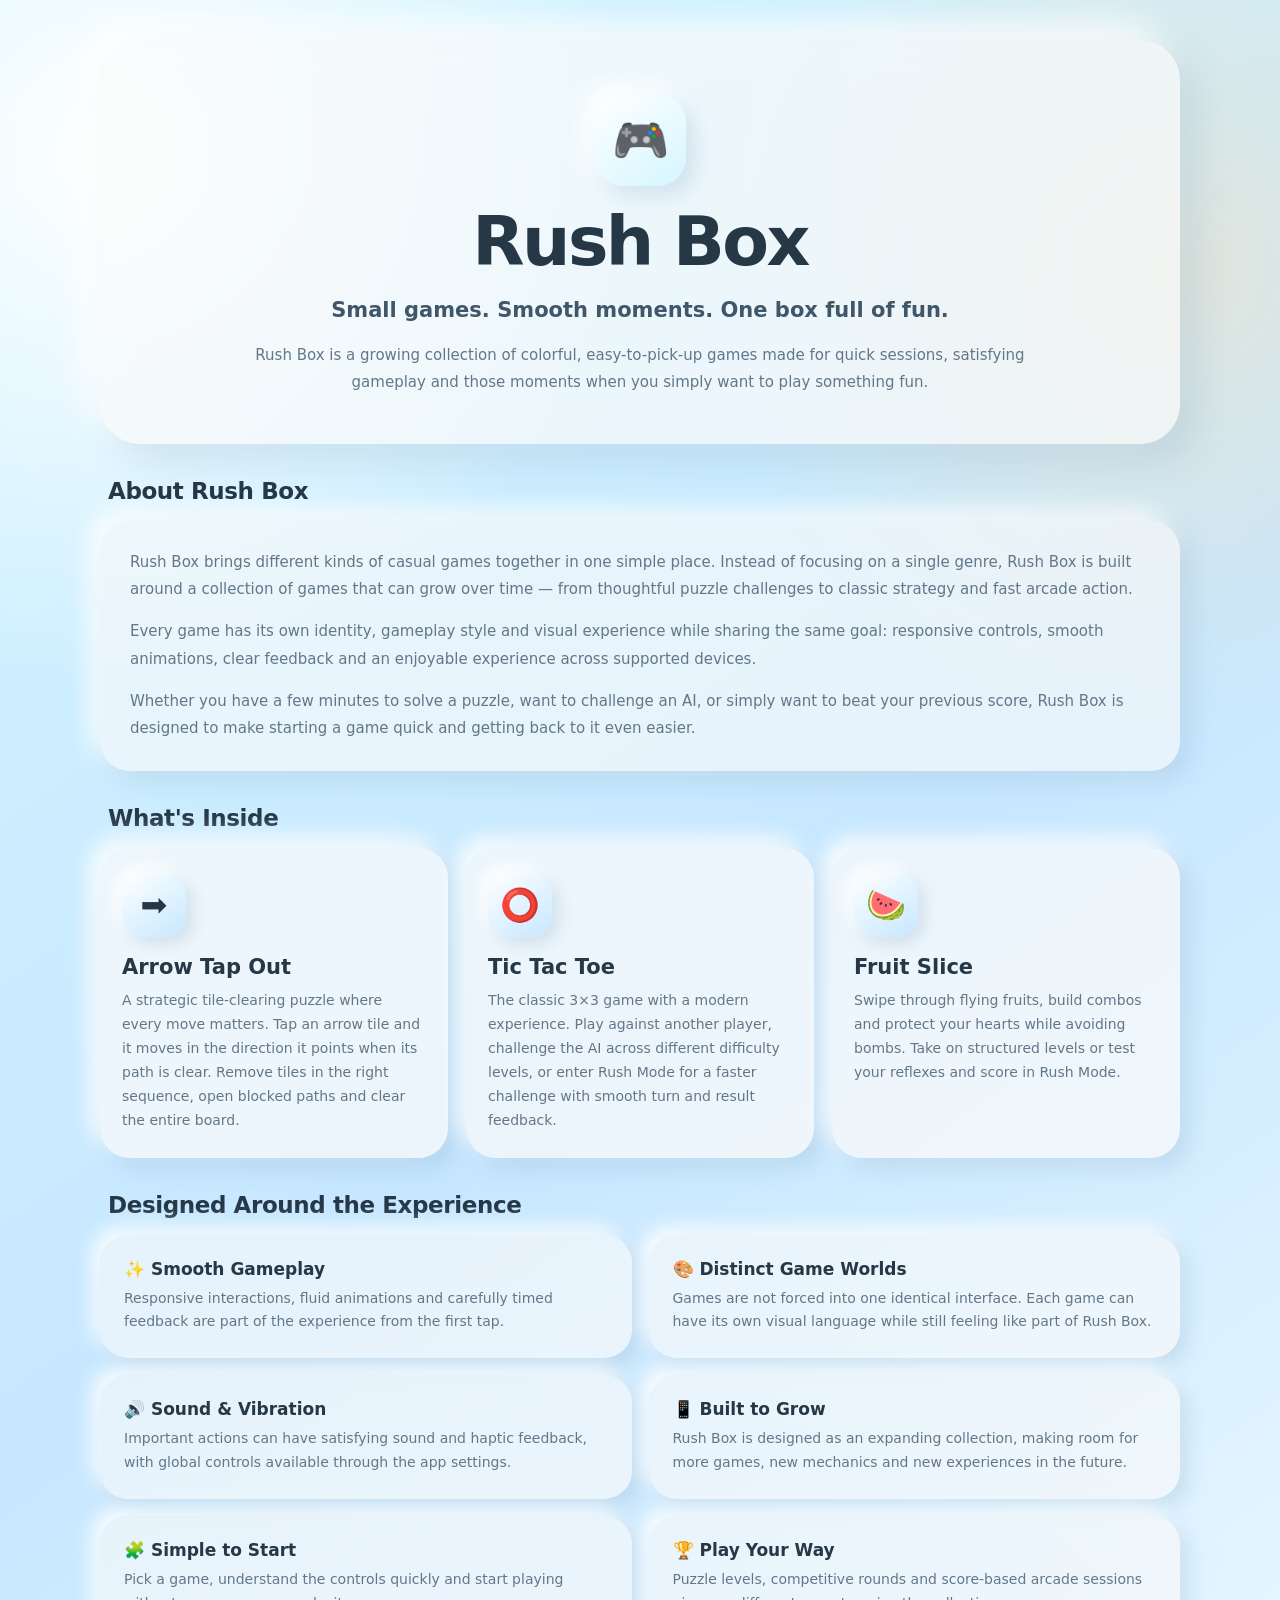
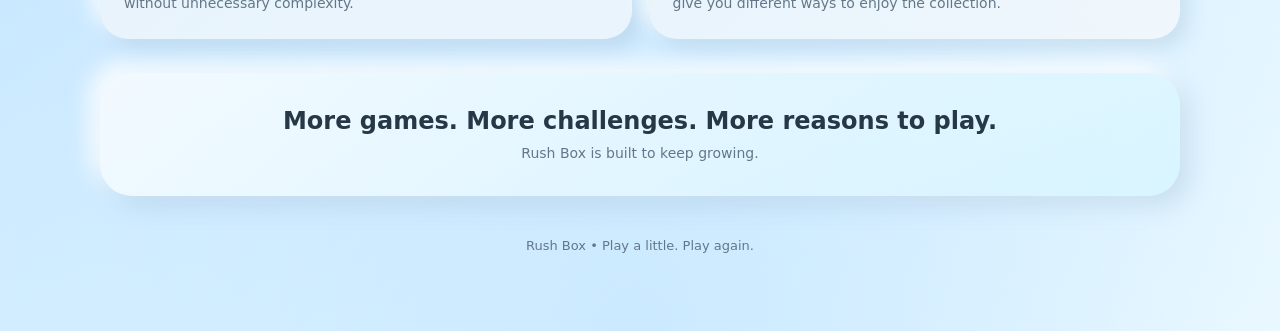
==== about/index.html @ 9a9c8d78 "Add About page for Rush Box This HTML file contains the structure and styling for the About page of " ====
<!DOCTYPE html>
<html lang="en">
<head>
<meta charset="UTF-8">
<meta name="viewport" content="width=device-width, initial-scale=1.0">
<meta name="description" content="About Rush Box — a growing collection of smooth, colorful and engaging mini games.">
<title>About Rush Box</title>
<style>
:root{
  --blue:#C6E7FF;--ice:#D4F6FF;--white:#FBFBFB;--peach:#FFDDAE;
  --text:#263746;--muted:#637789;
  --sd:rgba(119,157,181,.22);--sl:rgba(255,255,255,.92);
}
*{box-sizing:border-box}
body{
  margin:0;min-height:100vh;font-family:Inter,system-ui,-apple-system,"Segoe UI",sans-serif;
  color:var(--text);
  background:
    radial-gradient(circle at 8% 8%,rgba(255,255,255,.95),transparent 25%),
    radial-gradient(circle at 92% 14%,rgba(255,221,174,.42),transparent 23%),
    radial-gradient(circle at 50% 100%,rgba(198,231,255,.8),transparent 35%),
    linear-gradient(145deg,var(--ice),var(--blue) 52%,#edfaff);
}
.page{width:min(1080px,calc(100% - 32px));margin:auto;padding:40px 0 65px}
.hero{
  text-align:center;padding:54px 28px 48px;border-radius:40px;
  background:rgba(251,251,251,.68);
  box-shadow:16px 16px 35px var(--sd),-16px -16px 35px var(--sl);
  backdrop-filter:blur(15px);
}
.logo{
  width:92px;height:92px;margin:0 auto 22px;border-radius:29px;display:grid;place-items:center;
  font-size:46px;background:linear-gradient(145deg,#fff,var(--ice));
  box-shadow:10px 10px 20px var(--sd),-10px -10px 20px var(--sl)
}
h1{margin:0;font-size:clamp(42px,7vw,68px);letter-spacing:-2.5px;line-height:1}
.tagline{
  max-width:760px;margin:18px auto 0;font-size:21px;font-weight:600;line-height:1.55;
  color:#40576a
}
.hero-desc{
  max-width:780px;margin:15px auto 0;font-size:15px;line-height:1.8;color:var(--muted)
}
.section{margin-top:34px}
.section-title{margin:0 0 17px 8px;font-size:23px;letter-spacing:-.4px}
.about{
  padding:28px 30px;border-radius:30px;background:rgba(251,251,251,.62);
  box-shadow:10px 10px 24px var(--sd),-10px -10px 24px var(--sl);
  font-size:15px;line-height:1.85;color:var(--muted)
}
.about p{margin:0 0 14px}.about p:last-child{margin-bottom:0}
.games{display:grid;grid-template-columns:repeat(3,1fr);gap:18px}
.game{
  min-height:275px;padding:25px 22px;border-radius:30px;background:rgba(251,251,251,.72);
  box-shadow:10px 10px 22px var(--sd),-10px -10px 22px var(--sl);transition:.22s
}
.game:hover{transform:translateY(-5px)}
.icon{
  width:64px;height:64px;border-radius:22px;display:grid;place-items:center;font-size:32px;margin-bottom:18px;
  background:linear-gradient(145deg,#fff,var(--blue));
  box-shadow:7px 7px 15px var(--sd),-7px -7px 15px var(--sl)
}
.game h3{margin:0 0 9px;font-size:21px}.game p{margin:0;color:var(--muted);line-height:1.72;font-size:14px}
.features{display:grid;grid-template-columns:repeat(2,1fr);gap:17px}
.feature{
  padding:24px;border-radius:28px;background:rgba(251,251,251,.62);
  box-shadow:8px 8px 19px var(--sd),-8px -8px 19px var(--sl)
}
.feature strong{display:block;margin-bottom:8px;font-size:17px}.feature span{color:var(--muted);font-size:14px;line-height:1.7}
.quote{
  margin-top:34px;text-align:center;padding:34px 25px;border-radius:32px;
  background:linear-gradient(145deg,rgba(255,255,255,.75),rgba(212,246,255,.62));
  box-shadow:10px 10px 23px var(--sd),-10px -10px 23px var(--sl)
}
.quote strong{display:block;font-size:24px;margin-bottom:8px}.quote span{color:var(--muted);font-size:14px}
.footer{text-align:center;margin-top:42px;color:var(--muted);font-size:13px}
@media(max-width:780px){
  .games,.features{grid-template-columns:1fr}.page{width:calc(100% - 20px);padding-top:20px}
  .hero{padding:40px 18px;border-radius:31px}.tagline{font-size:18px}.about{padding:23px}
}
</style>
</head>
<body>
<main class="page">

<section class="hero">
  <div class="logo">🎮</div>
  <h1>Rush Box</h1>
  <p class="tagline">Small games. Smooth moments. One box full of fun.</p>
  <p class="hero-desc">
    Rush Box is a growing collection of colorful, easy-to-pick-up games made for quick
    sessions, satisfying gameplay and those moments when you simply want to play something fun.
  </p>
</section>

<section class="section">
  <h2 class="section-title">About Rush Box</h2>
  <div class="about">
    <p>
      Rush Box brings different kinds of casual games together in one simple place.
      Instead of focusing on a single genre, Rush Box is built around a collection of
      games that can grow over time — from thoughtful puzzle challenges to classic
      strategy and fast arcade action.
    </p>
    <p>
      Every game has its own identity, gameplay style and visual experience while
      sharing the same goal: responsive controls, smooth animations, clear feedback
      and an enjoyable experience across supported devices.
    </p>
    <p>
      Whether you have a few minutes to solve a puzzle, want to challenge an AI,
      or simply want to beat your previous score, Rush Box is designed to make
      starting a game quick and getting back to it even easier.
    </p>
  </div>
</section>

<section class="section">
  <h2 class="section-title">What's Inside</h2>
  <div class="games">

    <article class="game">
      <div class="icon">➡️</div>
      <h3>Arrow Tap Out</h3>
      <p>
        A strategic tile-clearing puzzle where every move matters. Tap an arrow
        tile and it moves in the direction it points when its path is clear.
        Remove tiles in the right sequence, open blocked paths and clear the
        entire board.
      </p>
    </article>

    <article class="game">
      <div class="icon">⭕</div>
      <h3>Tic Tac Toe</h3>
      <p>
        The classic 3×3 game with a modern experience. Play against another
        player, challenge the AI across different difficulty levels, or enter
        Rush Mode for a faster challenge with smooth turn and result feedback.
      </p>
    </article>

    <article class="game">
      <div class="icon">🍉</div>
      <h3>Fruit Slice</h3>
      <p>
        Swipe through flying fruits, build combos and protect your hearts while
        avoiding bombs. Take on structured levels or test your reflexes and
        score in Rush Mode.
      </p>
    </article>

  </div>
</section>

<section class="section">
  <h2 class="section-title">Designed Around the Experience</h2>
  <div class="features">
    <div class="feature">
      <strong>✨ Smooth Gameplay</strong>
      <span>
        Responsive interactions, fluid animations and carefully timed feedback
        are part of the experience from the first tap.
      </span>
    </div>

    <div class="feature">
      <strong>🎨 Distinct Game Worlds</strong>
      <span>
        Games are not forced into one identical interface. Each game can have
        its own visual language while still feeling like part of Rush Box.
      </span>
    </div>

    <div class="feature">
      <strong>🔊 Sound & Vibration</strong>
      <span>
        Important actions can have satisfying sound and haptic feedback, with
        global controls available through the app settings.
      </span>
    </div>

    <div class="feature">
      <strong>📱 Built to Grow</strong>
      <span>
        Rush Box is designed as an expanding collection, making room for more
        games, new mechanics and new experiences in the future.
      </span>
    </div>

    <div class="feature">
      <strong>🧩 Simple to Start</strong>
      <span>
        Pick a game, understand the controls quickly and start playing without
        unnecessary complexity.
      </span>
    </div>

    <div class="feature">
      <strong>🏆 Play Your Way</strong>
      <span>
        Puzzle levels, competitive rounds and score-based arcade sessions give
        you different ways to enjoy the collection.
      </span>
    </div>
  </div>
</section>

<section class="quote">
  <strong>More games. More challenges. More reasons to play.</strong>
  <span>Rush Box is built to keep growing.</span>
</section>

<p class="footer">Rush Box • Play a little. Play again.</p>

</main>
</body>
</html>
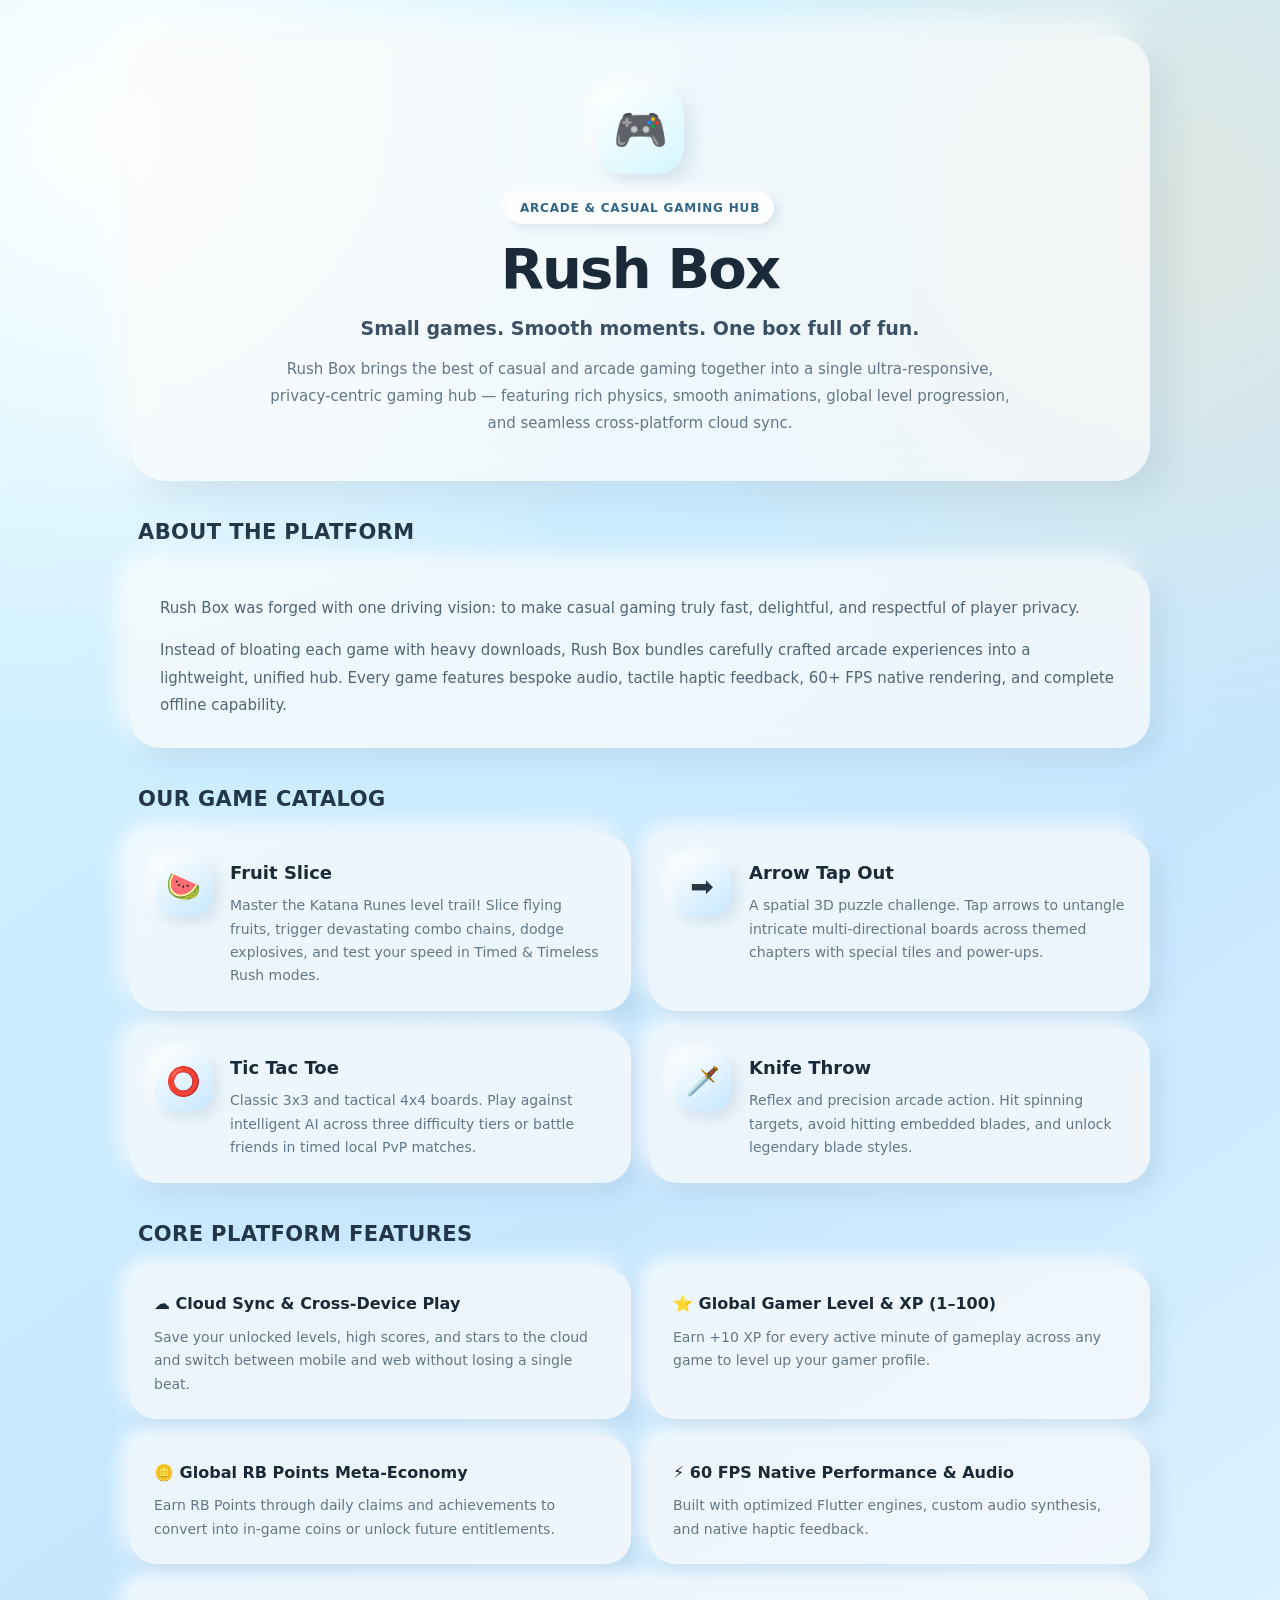
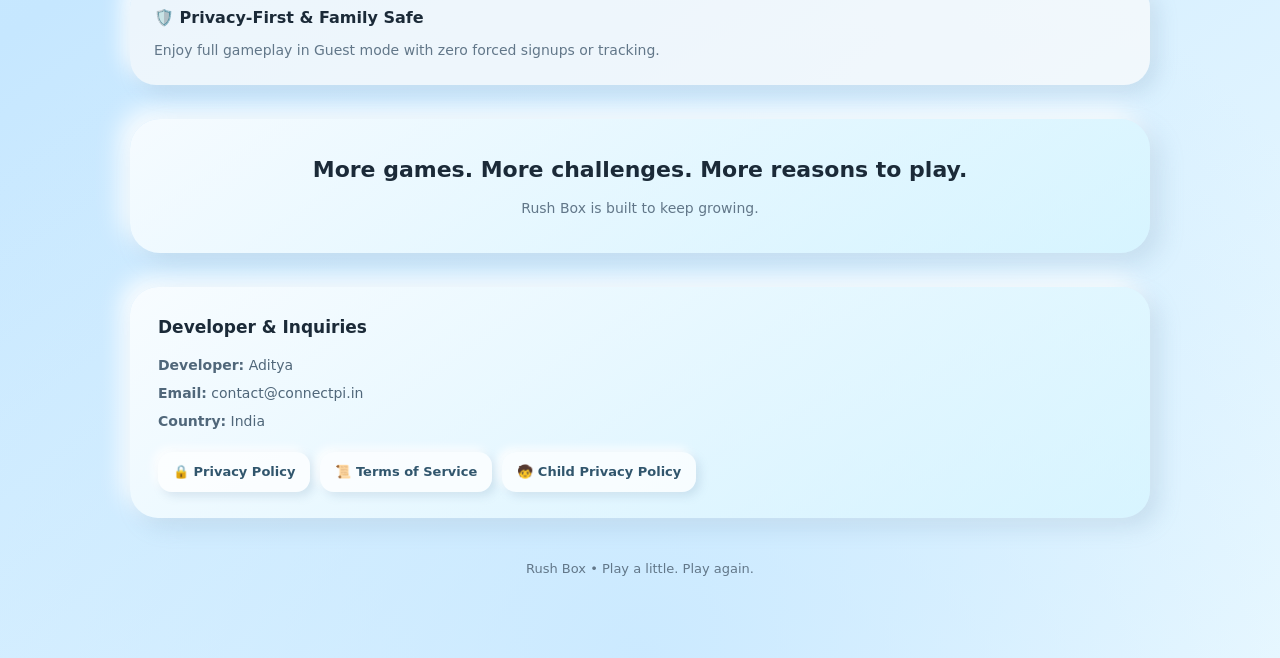
==== commit e5e5df6c: "update" ====
--- a/about/index.html
+++ b/about/index.html
@@ -3,215 +3,452 @@
 <head>
 <meta charset="UTF-8">
 <meta name="viewport" content="width=device-width, initial-scale=1.0">
-<meta name="description" content="About Rush Box — a growing collection of smooth, colorful and engaging mini games.">
-<title>About Rush Box</title>
+<link rel="icon" type="image/png" href="/favicon/favicon-96x96.png" sizes="96x96">
+<link rel="icon" type="image/x-icon" href="/favicon/favicon.ico">
+<link rel="apple-touch-icon" sizes="180x180" href="/favicon/apple-touch-icon.png">
+<link rel="manifest" href="/favicon/site.webmanifest">
+<meta name="theme-color" content="#69d0e9">
+
+<meta name="description" content="About Rush Box — Arcade & Casual Gaming Hub featuring Fruit Slice, Arrow Tap Out, Tic Tac Toe, Knife Throw, global XP progression, cloud sync, and 60+ FPS gameplay.">
+
+<!-- Open Graph / WhatsApp / Facebook -->
+<meta property="og:type" content="article">
+<meta property="og:site_name" content="Rush Box">
+<meta property="og:url" content="https://rushbox.in/about">
+<meta property="og:title" content="About Rush Box — Arcade & Casual Gaming Hub">
+<meta property="og:description" content="Explore our game catalog (Fruit Slice, Arrow Tap Out, Tic Tac Toe, Knife Throw) and platform features like global XP and cloud sync.">
+<meta property="og:image" content="https://rushbox.in/assets/logo.png">
+<meta property="og:image:secure_url" content="https://rushbox.in/assets/logo.png">
+<meta property="og:image:type" content="image/png">
+<meta property="og:image:width" content="512">
+<meta property="og:image:height" content="512">
+<meta property="og:image:alt" content="Rush Box Logo">
+
+<!-- Twitter Card -->
+<meta name="twitter:card" content="summary">
+<meta name="twitter:title" content="About Rush Box — Arcade & Casual Gaming Hub">
+<meta name="twitter:description" content="Explore our game catalog and platform features like global XP and cloud sync.">
+<meta name="twitter:image" content="https://rushbox.in/assets/logo.png">
+<title>About Rush Box — Arcade & Casual Gaming Hub</title>
 <style>
 :root{
   --blue:#C6E7FF;--ice:#D4F6FF;--white:#FBFBFB;--peach:#FFDDAE;
-  --text:#263746;--muted:#637789;
+  --text:#263746;--muted:#627789;--dark-blue:#1b2a38;
+  --accent:#316688;--card-bg:rgba(251,251,251,.72);
   --sd:rgba(119,157,181,.22);--sl:rgba(255,255,255,.92);
 }
 *{box-sizing:border-box}
+html{scroll-behavior:smooth}
 body{
-  margin:0;min-height:100vh;font-family:Inter,system-ui,-apple-system,"Segoe UI",sans-serif;
+  margin:0;min-height:100vh;
+  font-family:Inter,system-ui,-apple-system,"Segoe UI",Roboto,sans-serif;
   color:var(--text);
+  line-height:1.7;
   background:
-    radial-gradient(circle at 8% 8%,rgba(255,255,255,.95),transparent 25%),
-    radial-gradient(circle at 92% 14%,rgba(255,221,174,.42),transparent 23%),
+    radial-gradient(circle at 8% 6%,rgba(255,255,255,.95),transparent 25%),
+    radial-gradient(circle at 92% 10%,rgba(255,221,174,.38),transparent 22%),
     radial-gradient(circle at 50% 100%,rgba(198,231,255,.8),transparent 35%),
     linear-gradient(145deg,var(--ice),var(--blue) 52%,#edfaff);
 }
-.page{width:min(1080px,calc(100% - 32px));margin:auto;padding:40px 0 65px}
+.page{
+  width:min(1020px,calc(100% - 32px));
+  margin:auto;
+  padding:36px 0 65px;
+}
+
+/* Hero Section */
 .hero{
-  text-align:center;padding:54px 28px 48px;border-radius:40px;
-  background:rgba(251,251,251,.68);
-  box-shadow:16px 16px 35px var(--sd),-16px -16px 35px var(--sl);
+  text-align:center;
+  padding:50px 28px 44px;
+  border-radius:36px;
+  background:rgba(251,251,251,.72);
+  box-shadow:14px 14px 34px var(--sd),-14px -14px 34px var(--sl);
   backdrop-filter:blur(15px);
+  position:relative;
+  overflow:hidden;
 }
 .logo{
-  width:92px;height:92px;margin:0 auto 22px;border-radius:29px;display:grid;place-items:center;
-  font-size:46px;background:linear-gradient(145deg,#fff,var(--ice));
-  box-shadow:10px 10px 20px var(--sd),-10px -10px 20px var(--sl)
-}
-h1{margin:0;font-size:clamp(42px,7vw,68px);letter-spacing:-2.5px;line-height:1}
+  width:88px;height:88px;
+  margin:0 auto 18px;
+  border-radius:28px;
+  display:grid;place-items:center;
+  font-size:44px;
+  background:linear-gradient(145deg,#fff,var(--ice));
+  box-shadow:8px 8px 18px var(--sd),-8px -8px 18px var(--sl);
+  transition:transform .3s ease;
+}
+.logo:hover{
+  transform:scale(1.06) rotate(5deg);
+}
+.badge{
+  display:inline-block;
+  padding:6px 14px;
+  border-radius:20px;
+  font-size:12px;
+  font-weight:700;
+  letter-spacing:.8px;
+  text-transform:uppercase;
+  color:var(--accent);
+  background:rgba(255,255,255,.8);
+  box-shadow:4px 4px 10px var(--sd),-4px -4px 10px var(--sl);
+  margin-bottom:14px;
+}
+h1{
+  margin:0;
+  font-size:clamp(36px,6vw,56px);
+  letter-spacing:-1.8px;
+  line-height:1.1;
+  color:var(--dark-blue);
+}
 .tagline{
-  max-width:760px;margin:18px auto 0;font-size:21px;font-weight:600;line-height:1.55;
-  color:#40576a
+  max-width:720px;
+  margin:14px auto 0;
+  font-size:19px;
+  font-weight:600;
+  line-height:1.5;
+  color:#3b5266;
 }
 .hero-desc{
-  max-width:780px;margin:15px auto 0;font-size:15px;line-height:1.8;color:var(--muted)
-}
-.section{margin-top:34px}
-.section-title{margin:0 0 17px 8px;font-size:23px;letter-spacing:-.4px}
-.about{
-  padding:28px 30px;border-radius:30px;background:rgba(251,251,251,.62);
+  max-width:760px;
+  margin:14px auto 0;
+  font-size:15px;
+  line-height:1.8;
+  color:var(--muted);
+}
+
+/* General Sections */
+.section{
+  margin-top:34px;
+}
+.section-title{
+  margin:0 0 16px 8px;
+  font-size:21px;
+  font-weight:800;
+  letter-spacing:.4px;
+  color:#223647;
+  text-transform:uppercase;
+  display:flex;
+  align-items:center;
+  gap:8px;
+}
+
+/* Card */
+.card{
+  padding:28px 30px;
+  border-radius:30px;
+  background:var(--card-bg);
   box-shadow:10px 10px 24px var(--sd),-10px -10px 24px var(--sl);
-  font-size:15px;line-height:1.85;color:var(--muted)
-}
-.about p{margin:0 0 14px}.about p:last-child{margin-bottom:0}
-.games{display:grid;grid-template-columns:repeat(3,1fr);gap:18px}
-.game{
-  min-height:275px;padding:25px 22px;border-radius:30px;background:rgba(251,251,251,.72);
-  box-shadow:10px 10px 22px var(--sd),-10px -10px 22px var(--sl);transition:.22s
-}
-.game:hover{transform:translateY(-5px)}
-.icon{
-  width:64px;height:64px;border-radius:22px;display:grid;place-items:center;font-size:32px;margin-bottom:18px;
+  backdrop-filter:blur(10px);
+}
+.card p{
+  margin:0 0 14px;
+  font-size:15px;
+  line-height:1.85;
+  color:#4f6578;
+}
+.card p:last-child{margin-bottom:0}
+
+/* Games Grid */
+.games-grid{
+  display:grid;
+  grid-template-columns:repeat(2,1fr);
+  gap:18px;
+}
+.game-card{
+  padding:24px;
+  border-radius:28px;
+  background:var(--card-bg);
+  box-shadow:9px 9px 22px var(--sd),-9px -9px 22px var(--sl);
+  transition:transform .24s ease, box-shadow .24s ease;
+  display:flex;
+  gap:18px;
+  align-items:flex-start;
+}
+.game-card:hover{
+  transform:translateY(-4px);
+  box-shadow:12px 12px 28px var(--sd),-12px -12px 28px var(--sl);
+}
+.game-icon{
+  width:58px;height:58px;
+  min-width:58px;
+  border-radius:20px;
+  display:grid;place-items:center;
+  font-size:28px;
   background:linear-gradient(145deg,#fff,var(--blue));
-  box-shadow:7px 7px 15px var(--sd),-7px -7px 15px var(--sl)
-}
-.game h3{margin:0 0 9px;font-size:21px}.game p{margin:0;color:var(--muted);line-height:1.72;font-size:14px}
-.features{display:grid;grid-template-columns:repeat(2,1fr);gap:17px}
-.feature{
-  padding:24px;border-radius:28px;background:rgba(251,251,251,.62);
-  box-shadow:8px 8px 19px var(--sd),-8px -8px 19px var(--sl)
-}
-.feature strong{display:block;margin-bottom:8px;font-size:17px}.feature span{color:var(--muted);font-size:14px;line-height:1.7}
+  box-shadow:6px 6px 14px var(--sd),-6px -6px 14px var(--sl);
+}
+.game-info h3{
+  margin:0 0 6px;
+  font-size:18px;
+  font-weight:800;
+  color:var(--dark-blue);
+}
+.game-info p{
+  margin:0;
+  font-size:14px;
+  line-height:1.65;
+  color:var(--muted);
+}
+
+/* Features Grid */
+.features-grid{
+  display:grid;
+  grid-template-columns:repeat(2,1fr);
+  gap:18px;
+}
+.feature-card{
+  padding:22px 24px;
+  border-radius:26px;
+  background:var(--card-bg);
+  box-shadow:8px 8px 20px var(--sd),-8px -8px 20px var(--sl);
+  transition:transform .2s ease;
+}
+.feature-card:hover{
+  transform:translateY(-3px);
+}
+.feature-card strong{
+  display:block;
+  font-size:16px;
+  font-weight:800;
+  color:var(--dark-blue);
+  margin-bottom:8px;
+}
+.feature-card span{
+  display:block;
+  font-size:14px;
+  line-height:1.7;
+  color:var(--muted);
+}
+
+/* Quote / Highlight Box */
 .quote{
-  margin-top:34px;text-align:center;padding:34px 25px;border-radius:32px;
-  background:linear-gradient(145deg,rgba(255,255,255,.75),rgba(212,246,255,.62));
-  box-shadow:10px 10px 23px var(--sd),-10px -10px 23px var(--sl)
-}
-.quote strong{display:block;font-size:24px;margin-bottom:8px}.quote span{color:var(--muted);font-size:14px}
-.footer{text-align:center;margin-top:42px;color:var(--muted);font-size:13px}
-@media(max-width:780px){
-  .games,.features{grid-template-columns:1fr}.page{width:calc(100% - 20px);padding-top:20px}
-  .hero{padding:40px 18px;border-radius:31px}.tagline{font-size:18px}.about{padding:23px}
+  margin-top:34px;
+  text-align:center;
+  padding:32px 24px;
+  border-radius:30px;
+  background:linear-gradient(145deg,rgba(255,255,255,.82),rgba(212,246,255,.65));
+  box-shadow:10px 10px 24px var(--sd),-10px -10px 24px var(--sl);
+}
+.quote strong{
+  display:block;
+  font-size:22px;
+  font-weight:800;
+  color:var(--dark-blue);
+  margin-bottom:6px;
+}
+.quote span{
+  color:var(--muted);
+  font-size:14px;
+}
+
+/* Contact & Policy Links */
+.contact-card{
+  margin-top:34px;
+  padding:26px 28px;
+  border-radius:28px;
+  background:linear-gradient(145deg,rgba(255,255,255,.85),rgba(212,246,255,.6));
+  box-shadow:9px 9px 22px var(--sd),-9px -9px 22px var(--sl);
+}
+.contact-card h3{
+  margin:0 0 12px;
+  font-size:17px;
+  font-weight:800;
+  color:var(--dark-blue);
+}
+.contact-card p{
+  margin:4px 0;
+  font-size:14px;
+  color:#50677a;
+}
+.links{
+  display:flex;
+  flex-wrap:wrap;
+  gap:10px;
+  margin-top:18px;
+}
+.links a{
+  display:inline-flex;
+  align-items:center;
+  padding:9px 15px;
+  border-radius:14px;
+  text-decoration:none;
+  color:#31566d;
+  background:rgba(255,255,255,.75);
+  box-shadow:4px 4px 10px var(--sd),-4px -4px 10px var(--sl);
+  font-size:13px;
+  font-weight:700;
+  transition:all .2s ease;
+}
+.links a:hover{
+  transform:translateY(-2px);
+  background:#fff;
+  color:#1c435c;
+  box-shadow:6px 6px 14px var(--sd),-6px -6px 14px var(--sl);
+}
+
+/* Footer */
+.footer{
+  text-align:center;
+  margin-top:40px;
+  color:var(--muted);
+  font-size:13px;
+}
+
+/* Responsive */
+@media(max-width:768px){
+  .games-grid, .features-grid{grid-template-columns:1fr}
+  .page{width:calc(100% - 22px);padding-top:20px}
+  .hero{padding:38px 18px;border-radius:28px}
+  .tagline{font-size:17px}
+  .card{padding:22px}
+  .game-card{padding:20px;gap:14px}
+  .game-icon{width:50px;height:50px;min-width:50px;font-size:24px;border-radius:16px}
 }
 </style>
 </head>
 <body>
 <main class="page">
 
-<section class="hero">
-  <div class="logo">🎮</div>
-  <h1>Rush Box</h1>
-  <p class="tagline">Small games. Smooth moments. One box full of fun.</p>
-  <p class="hero-desc">
-    Rush Box is a growing collection of colorful, easy-to-pick-up games made for quick
-    sessions, satisfying gameplay and those moments when you simply want to play something fun.
-  </p>
-</section>
-
-<section class="section">
-  <h2 class="section-title">About Rush Box</h2>
-  <div class="about">
-    <p>
-      Rush Box brings different kinds of casual games together in one simple place.
-      Instead of focusing on a single genre, Rush Box is built around a collection of
-      games that can grow over time — from thoughtful puzzle challenges to classic
-      strategy and fast arcade action.
+  <!-- Hero Overview -->
+  <section class="hero">
+    <div class="logo">🎮</div>
+    <div class="badge">Arcade & Casual Gaming Hub</div>
+    <h1>Rush Box</h1>
+    <p class="tagline">Small games. Smooth moments. One box full of fun.</p>
+    <p class="hero-desc">
+      Rush Box brings the best of casual and arcade gaming together into a single ultra-responsive, privacy-centric gaming hub — featuring rich physics, smooth animations, global level progression, and seamless cross-platform cloud sync.
     </p>
-    <p>
-      Every game has its own identity, gameplay style and visual experience while
-      sharing the same goal: responsive controls, smooth animations, clear feedback
-      and an enjoyable experience across supported devices.
-    </p>
-    <p>
-      Whether you have a few minutes to solve a puzzle, want to challenge an AI,
-      or simply want to beat your previous score, Rush Box is designed to make
-      starting a game quick and getting back to it even easier.
-    </p>
-  </div>
-</section>
-
-<section class="section">
-  <h2 class="section-title">What's Inside</h2>
-  <div class="games">
-
-    <article class="game">
-      <div class="icon">➡️</div>
-      <h3>Arrow Tap Out</h3>
+  </section>
+
+  <!-- About the Platform -->
+  <section class="section">
+    <h2 class="section-title">About the Platform</h2>
+    <div class="card">
       <p>
-        A strategic tile-clearing puzzle where every move matters. Tap an arrow
-        tile and it moves in the direction it points when its path is clear.
-        Remove tiles in the right sequence, open blocked paths and clear the
-        entire board.
+        Rush Box was forged with one driving vision: to make casual gaming truly fast, delightful, and respectful of player privacy.
       </p>
-    </article>
-
-    <article class="game">
-      <div class="icon">⭕</div>
-      <h3>Tic Tac Toe</h3>
       <p>
-        The classic 3×3 game with a modern experience. Play against another
-        player, challenge the AI across different difficulty levels, or enter
-        Rush Mode for a faster challenge with smooth turn and result feedback.
+        Instead of bloating each game with heavy downloads, Rush Box bundles carefully crafted arcade experiences into a lightweight, unified hub. Every game features bespoke audio, tactile haptic feedback, 60+ FPS native rendering, and complete offline capability.
       </p>
-    </article>
-
-    <article class="game">
-      <div class="icon">🍉</div>
-      <h3>Fruit Slice</h3>
-      <p>
-        Swipe through flying fruits, build combos and protect your hearts while
-        avoiding bombs. Take on structured levels or test your reflexes and
-        score in Rush Mode.
-      </p>
-    </article>
-
-  </div>
-</section>
-
-<section class="section">
-  <h2 class="section-title">Designed Around the Experience</h2>
-  <div class="features">
-    <div class="feature">
-      <strong>✨ Smooth Gameplay</strong>
-      <span>
-        Responsive interactions, fluid animations and carefully timed feedback
-        are part of the experience from the first tap.
-      </span>
     </div>
-
-    <div class="feature">
-      <strong>🎨 Distinct Game Worlds</strong>
-      <span>
-        Games are not forced into one identical interface. Each game can have
-        its own visual language while still feeling like part of Rush Box.
-      </span>
+  </section>
+
+  <!-- Game Catalog -->
+  <section class="section">
+    <h2 class="section-title">Our Game Catalog</h2>
+    <div class="games-grid">
+
+      <!-- Fruit Slice -->
+      <article class="game-card">
+        <div class="game-icon">🍉</div>
+        <div class="game-info">
+          <h3>Fruit Slice</h3>
+          <p>
+            Master the Katana Runes level trail! Slice flying fruits, trigger devastating combo chains, dodge explosives, and test your speed in Timed & Timeless Rush modes.
+          </p>
+        </div>
+      </article>
+
+      <!-- Arrow Tap Out -->
+      <article class="game-card">
+        <div class="game-icon">➡️</div>
+        <div class="game-info">
+          <h3>Arrow Tap Out</h3>
+          <p>
+            A spatial 3D puzzle challenge. Tap arrows to untangle intricate multi-directional boards across themed chapters with special tiles and power-ups.
+          </p>
+        </div>
+      </article>
+
+      <!-- Tic Tac Toe -->
+      <article class="game-card">
+        <div class="game-icon">⭕</div>
+        <div class="game-info">
+          <h3>Tic Tac Toe</h3>
+          <p>
+            Classic 3x3 and tactical 4x4 boards. Play against intelligent AI across three difficulty tiers or battle friends in timed local PvP matches.
+          </p>
+        </div>
+      </article>
+
+      <!-- Knife Throw -->
+      <article class="game-card">
+        <div class="game-icon">🗡️</div>
+        <div class="game-info">
+          <h3>Knife Throw</h3>
+          <p>
+            Reflex and precision arcade action. Hit spinning targets, avoid hitting embedded blades, and unlock legendary blade styles.
+          </p>
+        </div>
+      </article>
+
     </div>
-
-    <div class="feature">
-      <strong>🔊 Sound & Vibration</strong>
-      <span>
-        Important actions can have satisfying sound and haptic feedback, with
-        global controls available through the app settings.
-      </span>
+  </section>
+
+  <!-- Core Platform Features -->
+  <section class="section">
+    <h2 class="section-title">Core Platform Features</h2>
+    <div class="features-grid">
+
+      <div class="feature-card">
+        <strong>☁️ Cloud Sync & Cross-Device Play</strong>
+        <span>
+          Save your unlocked levels, high scores, and stars to the cloud and switch between mobile and web without losing a single beat.
+        </span>
+      </div>
+
+      <div class="feature-card">
+        <strong>⭐ Global Gamer Level & XP (1–100)</strong>
+        <span>
+          Earn +10 XP for every active minute of gameplay across any game to level up your gamer profile.
+        </span>
+      </div>
+
+      <div class="feature-card">
+        <strong>🪙 Global RB Points Meta-Economy</strong>
+        <span>
+          Earn RB Points through daily claims and achievements to convert into in-game coins or unlock future entitlements.
+        </span>
+      </div>
+
+      <div class="feature-card">
+        <strong>⚡ 60 FPS Native Performance & Audio</strong>
+        <span>
+          Built with optimized Flutter engines, custom audio synthesis, and native haptic feedback.
+        </span>
+      </div>
+
+      <div class="feature-card" style="grid-column: 1 / -1;">
+        <strong>🛡️ Privacy-First & Family Safe</strong>
+        <span>
+          Enjoy full gameplay in Guest mode with zero forced signups or tracking.
+        </span>
+      </div>
+
     </div>
-
-    <div class="feature">
-      <strong>📱 Built to Grow</strong>
-      <span>
-        Rush Box is designed as an expanding collection, making room for more
-        games, new mechanics and new experiences in the future.
-      </span>
+  </section>
+
+  <!-- Quote Section -->
+  <section class="quote">
+    <strong>More games. More challenges. More reasons to play.</strong>
+    <span>Rush Box is built to keep growing.</span>
+  </section>
+
+  <!-- Contact & Legal Hub -->
+  <section class="contact-card">
+    <h3>Developer & Inquiries</h3>
+    <p><strong>Developer:</strong> Aditya</p>
+    <p><strong>Email:</strong> contact@connectpi.in</p>
+    <p><strong>Country:</strong> India</p>
+
+    <div class="links">
+      <a href="/privacy">🔒 Privacy Policy</a>
+      <a href="/terms">📜 Terms of Service</a>
+      <a href="/child-policy">🧒 Child Privacy Policy</a>
     </div>
-
-    <div class="feature">
-      <strong>🧩 Simple to Start</strong>
-      <span>
-        Pick a game, understand the controls quickly and start playing without
-        unnecessary complexity.
-      </span>
-    </div>
-
-    <div class="feature">
-      <strong>🏆 Play Your Way</strong>
-      <span>
-        Puzzle levels, competitive rounds and score-based arcade sessions give
-        you different ways to enjoy the collection.
-      </span>
-    </div>
-  </div>
-</section>
-
-<section class="quote">
-  <strong>More games. More challenges. More reasons to play.</strong>
-  <span>Rush Box is built to keep growing.</span>
-</section>
-
-<p class="footer">Rush Box • Play a little. Play again.</p>
+  </section>
+
+  <p class="footer">Rush Box • Play a little. Play again.</p>
 
 </main>
 </body>
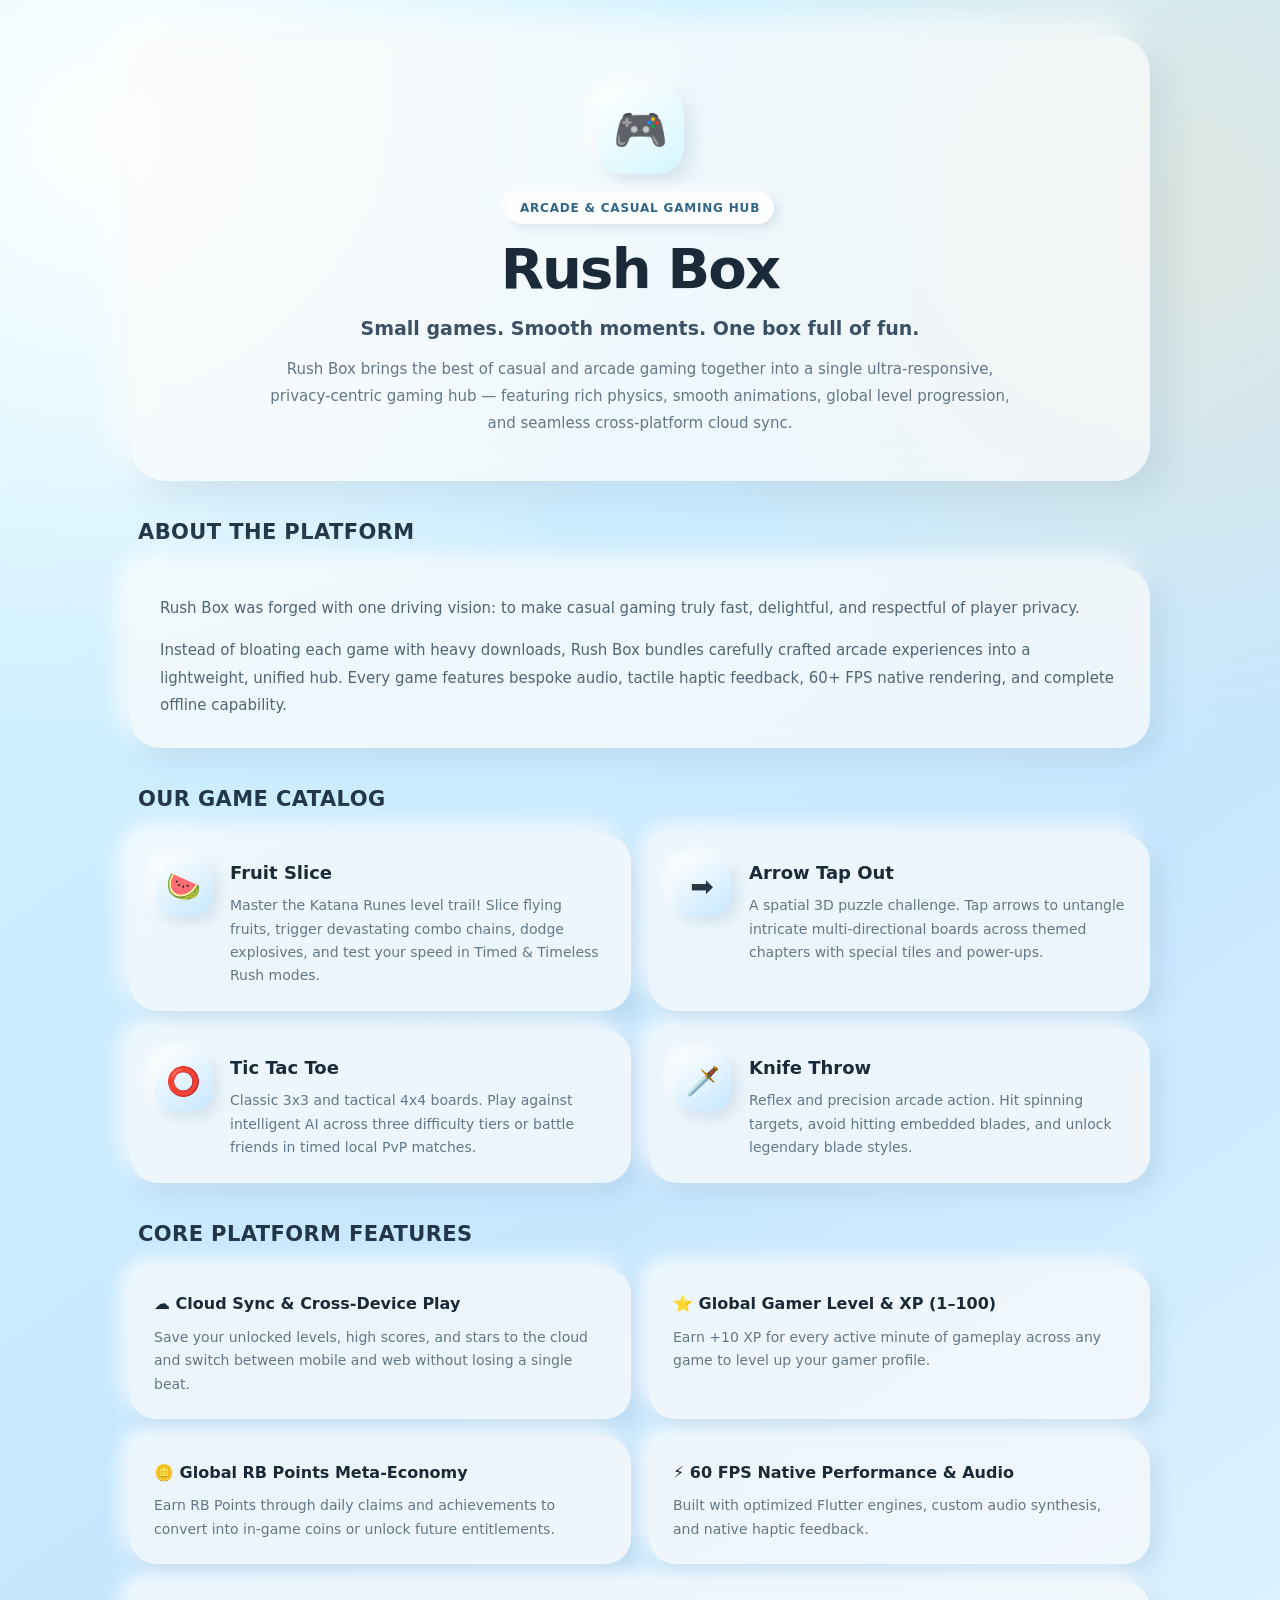
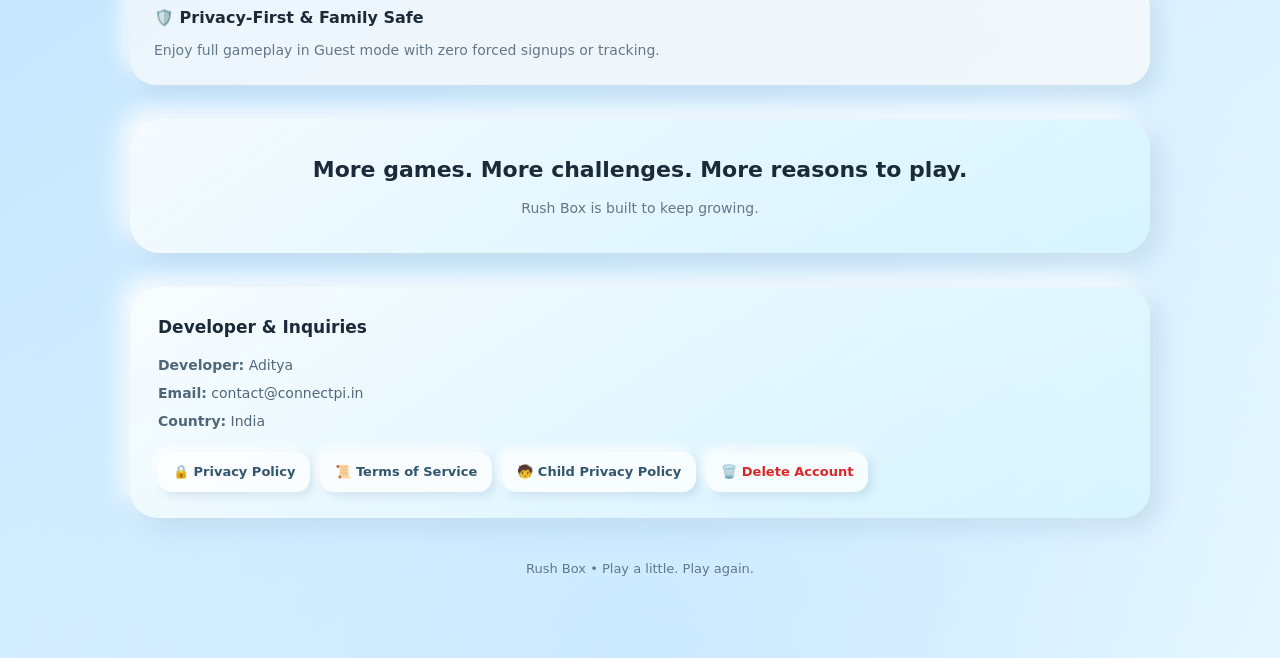
==== commit a7bf02de: "delete account" ====
--- a/about/index.html
+++ b/about/index.html
@@ -445,6 +445,7 @@
       <a href="/privacy">🔒 Privacy Policy</a>
       <a href="/terms">📜 Terms of Service</a>
       <a href="/child-policy">🧒 Child Privacy Policy</a>
+      <a href="/delete-account" style="color:#dc2626;">🗑️ Delete Account</a>
     </div>
   </section>
 
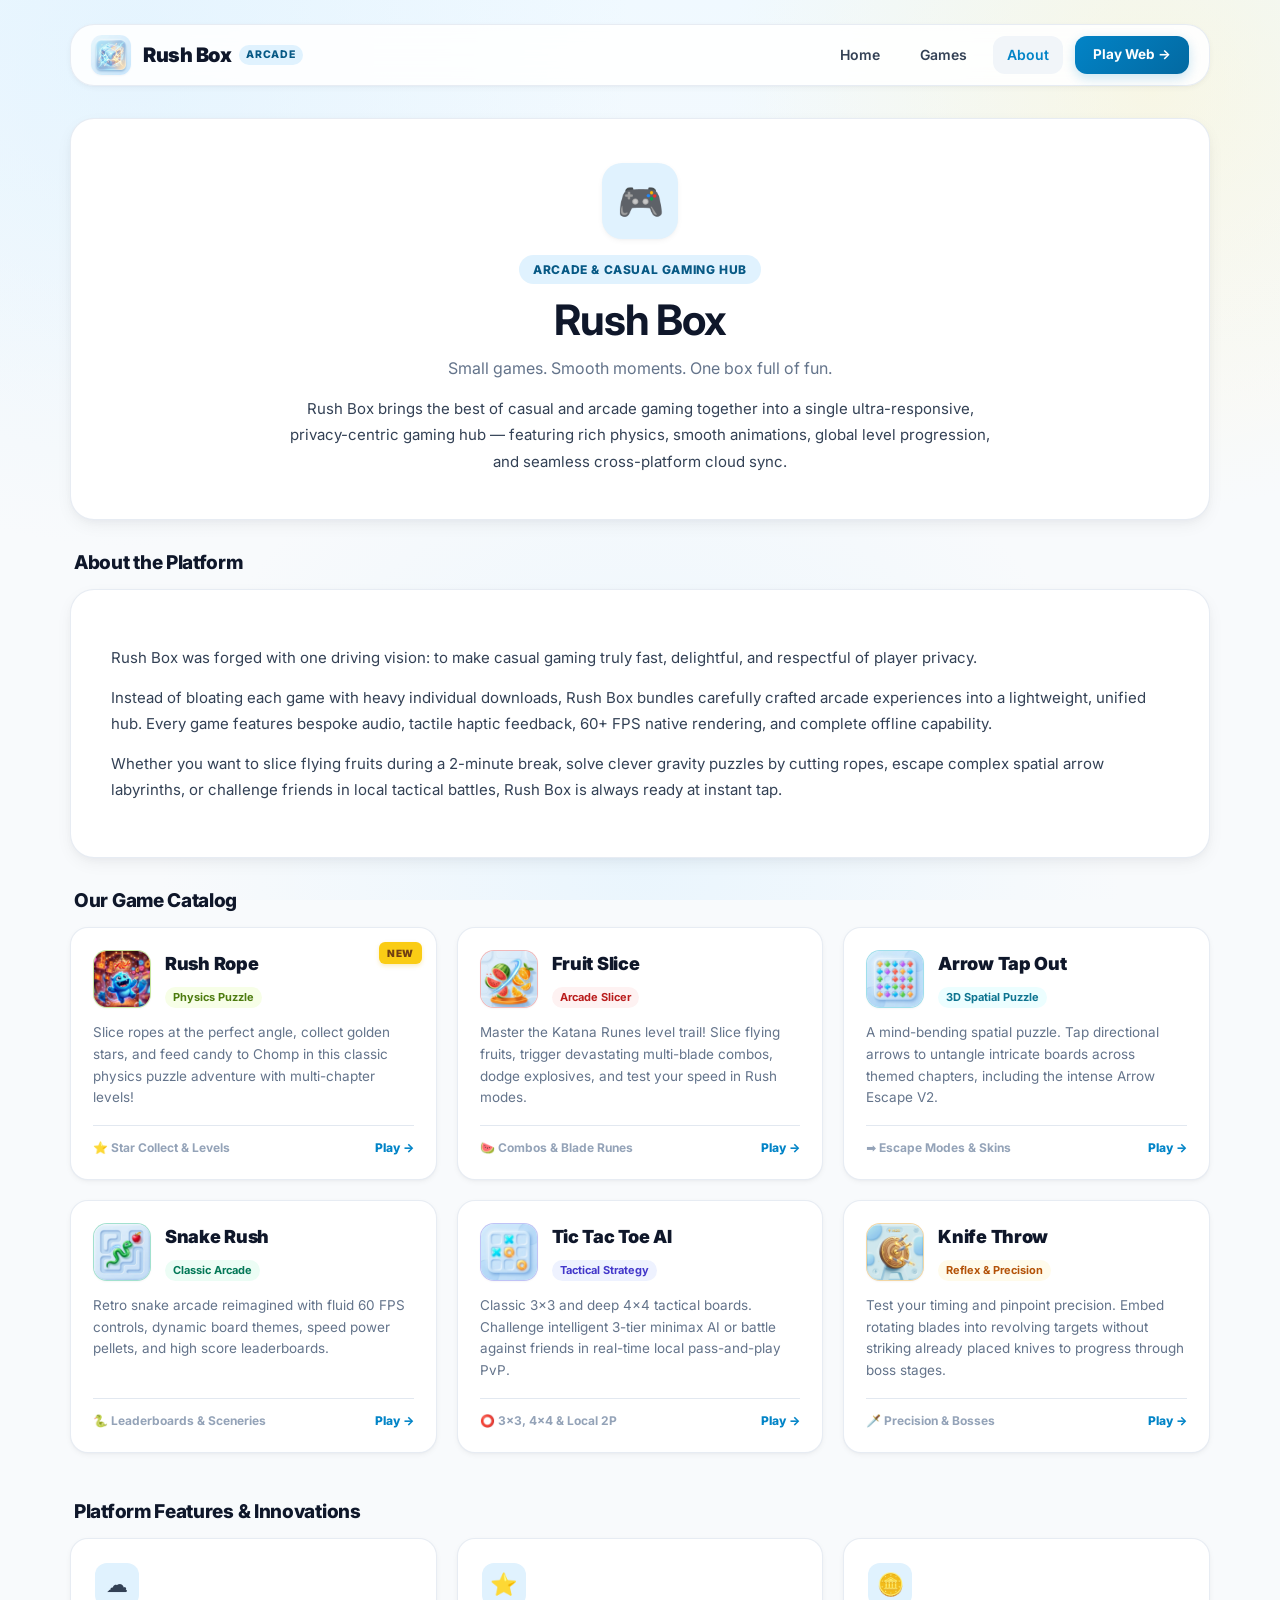
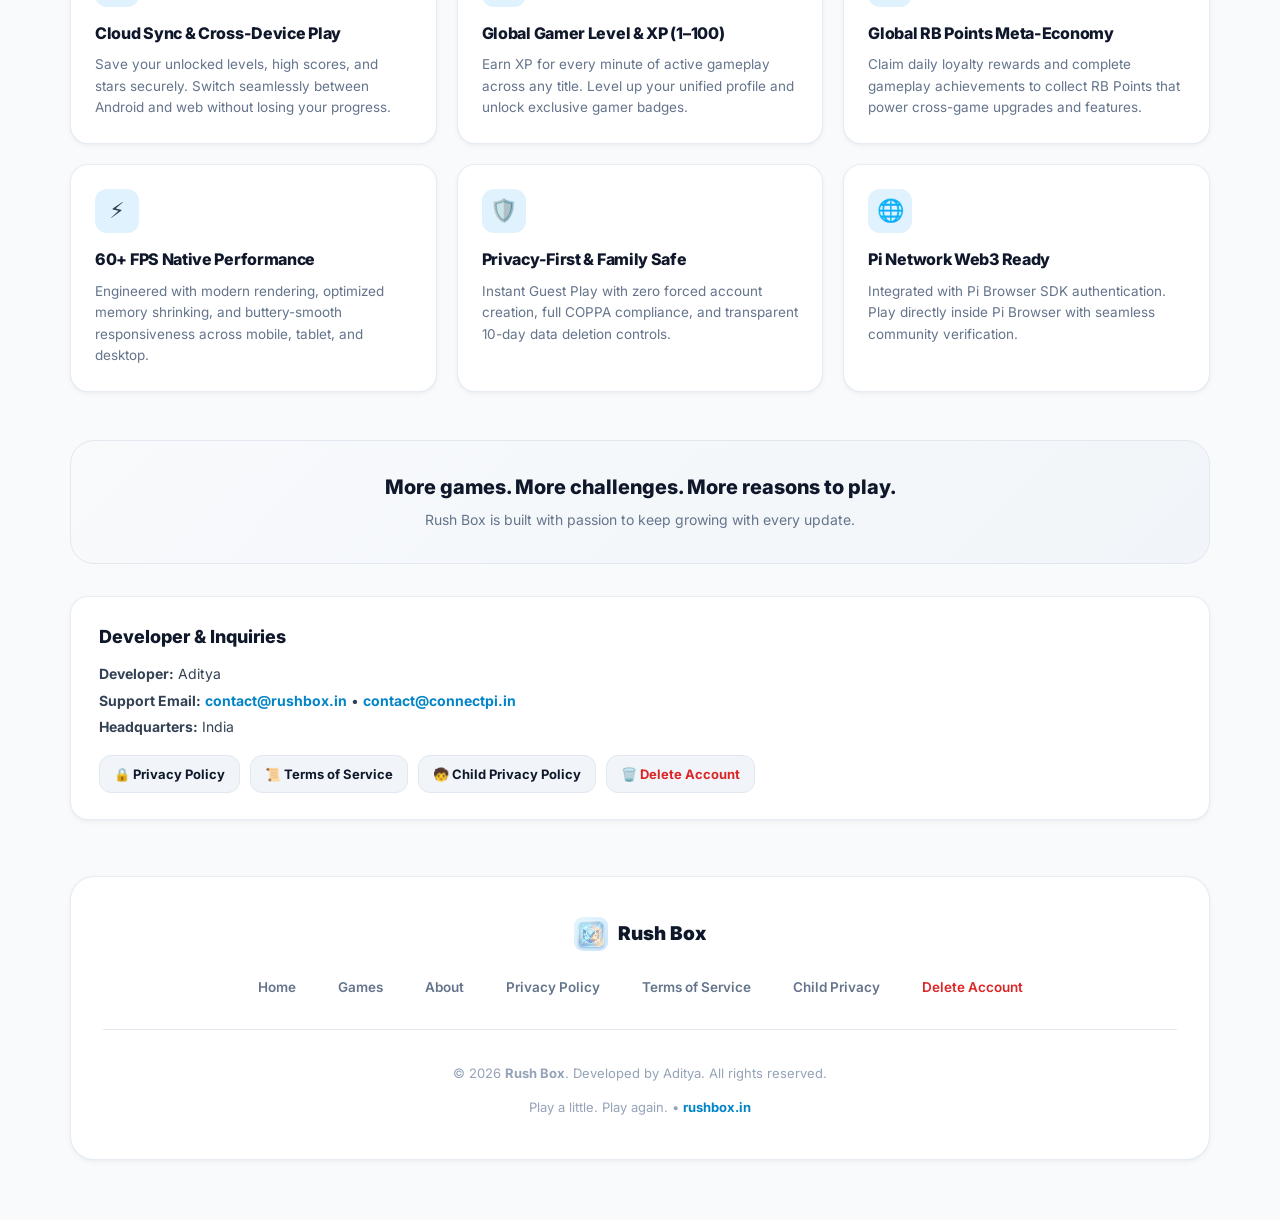
==== commit a7251446: "deeplink" ====
--- a/about/index.html
+++ b/about/index.html
@@ -1,456 +1,328 @@
 <!DOCTYPE html>
 <html lang="en">
 <head>
-<meta charset="UTF-8">
-<meta name="viewport" content="width=device-width, initial-scale=1.0">
-<link rel="icon" type="image/png" href="/favicon/favicon-96x96.png" sizes="96x96">
-<link rel="icon" type="image/x-icon" href="/favicon/favicon.ico">
-<link rel="apple-touch-icon" sizes="180x180" href="/favicon/apple-touch-icon.png">
-<link rel="manifest" href="/favicon/site.webmanifest">
-<meta name="theme-color" content="#69d0e9">
-
-<meta name="description" content="About Rush Box — Arcade & Casual Gaming Hub featuring Fruit Slice, Arrow Tap Out, Tic Tac Toe, Knife Throw, global XP progression, cloud sync, and 60+ FPS gameplay.">
-
-<!-- Open Graph / WhatsApp / Facebook -->
-<meta property="og:type" content="article">
-<meta property="og:site_name" content="Rush Box">
-<meta property="og:url" content="https://rushbox.in/about">
-<meta property="og:title" content="About Rush Box — Arcade & Casual Gaming Hub">
-<meta property="og:description" content="Explore our game catalog (Fruit Slice, Arrow Tap Out, Tic Tac Toe, Knife Throw) and platform features like global XP and cloud sync.">
-<meta property="og:image" content="https://rushbox.in/assets/logo.png">
-<meta property="og:image:secure_url" content="https://rushbox.in/assets/logo.png">
-<meta property="og:image:type" content="image/png">
-<meta property="og:image:width" content="512">
-<meta property="og:image:height" content="512">
-<meta property="og:image:alt" content="Rush Box Logo">
-
-<!-- Twitter Card -->
-<meta name="twitter:card" content="summary">
-<meta name="twitter:title" content="About Rush Box — Arcade & Casual Gaming Hub">
-<meta name="twitter:description" content="Explore our game catalog and platform features like global XP and cloud sync.">
-<meta name="twitter:image" content="https://rushbox.in/assets/logo.png">
-<title>About Rush Box — Arcade & Casual Gaming Hub</title>
-<style>
-:root{
-  --blue:#C6E7FF;--ice:#D4F6FF;--white:#FBFBFB;--peach:#FFDDAE;
-  --text:#263746;--muted:#627789;--dark-blue:#1b2a38;
-  --accent:#316688;--card-bg:rgba(251,251,251,.72);
-  --sd:rgba(119,157,181,.22);--sl:rgba(255,255,255,.92);
-}
-*{box-sizing:border-box}
-html{scroll-behavior:smooth}
-body{
-  margin:0;min-height:100vh;
-  font-family:Inter,system-ui,-apple-system,"Segoe UI",Roboto,sans-serif;
-  color:var(--text);
-  line-height:1.7;
-  background:
-    radial-gradient(circle at 8% 6%,rgba(255,255,255,.95),transparent 25%),
-    radial-gradient(circle at 92% 10%,rgba(255,221,174,.38),transparent 22%),
-    radial-gradient(circle at 50% 100%,rgba(198,231,255,.8),transparent 35%),
-    linear-gradient(145deg,var(--ice),var(--blue) 52%,#edfaff);
-}
-.page{
-  width:min(1020px,calc(100% - 32px));
-  margin:auto;
-  padding:36px 0 65px;
-}
-
-/* Hero Section */
-.hero{
-  text-align:center;
-  padding:50px 28px 44px;
-  border-radius:36px;
-  background:rgba(251,251,251,.72);
-  box-shadow:14px 14px 34px var(--sd),-14px -14px 34px var(--sl);
-  backdrop-filter:blur(15px);
-  position:relative;
-  overflow:hidden;
-}
-.logo{
-  width:88px;height:88px;
-  margin:0 auto 18px;
-  border-radius:28px;
-  display:grid;place-items:center;
-  font-size:44px;
-  background:linear-gradient(145deg,#fff,var(--ice));
-  box-shadow:8px 8px 18px var(--sd),-8px -8px 18px var(--sl);
-  transition:transform .3s ease;
-}
-.logo:hover{
-  transform:scale(1.06) rotate(5deg);
-}
-.badge{
-  display:inline-block;
-  padding:6px 14px;
-  border-radius:20px;
-  font-size:12px;
-  font-weight:700;
-  letter-spacing:.8px;
-  text-transform:uppercase;
-  color:var(--accent);
-  background:rgba(255,255,255,.8);
-  box-shadow:4px 4px 10px var(--sd),-4px -4px 10px var(--sl);
-  margin-bottom:14px;
-}
-h1{
-  margin:0;
-  font-size:clamp(36px,6vw,56px);
-  letter-spacing:-1.8px;
-  line-height:1.1;
-  color:var(--dark-blue);
-}
-.tagline{
-  max-width:720px;
-  margin:14px auto 0;
-  font-size:19px;
-  font-weight:600;
-  line-height:1.5;
-  color:#3b5266;
-}
-.hero-desc{
-  max-width:760px;
-  margin:14px auto 0;
-  font-size:15px;
-  line-height:1.8;
-  color:var(--muted);
-}
-
-/* General Sections */
-.section{
-  margin-top:34px;
-}
-.section-title{
-  margin:0 0 16px 8px;
-  font-size:21px;
-  font-weight:800;
-  letter-spacing:.4px;
-  color:#223647;
-  text-transform:uppercase;
-  display:flex;
-  align-items:center;
-  gap:8px;
-}
-
-/* Card */
-.card{
-  padding:28px 30px;
-  border-radius:30px;
-  background:var(--card-bg);
-  box-shadow:10px 10px 24px var(--sd),-10px -10px 24px var(--sl);
-  backdrop-filter:blur(10px);
-}
-.card p{
-  margin:0 0 14px;
-  font-size:15px;
-  line-height:1.85;
-  color:#4f6578;
-}
-.card p:last-child{margin-bottom:0}
-
-/* Games Grid */
-.games-grid{
-  display:grid;
-  grid-template-columns:repeat(2,1fr);
-  gap:18px;
-}
-.game-card{
-  padding:24px;
-  border-radius:28px;
-  background:var(--card-bg);
-  box-shadow:9px 9px 22px var(--sd),-9px -9px 22px var(--sl);
-  transition:transform .24s ease, box-shadow .24s ease;
-  display:flex;
-  gap:18px;
-  align-items:flex-start;
-}
-.game-card:hover{
-  transform:translateY(-4px);
-  box-shadow:12px 12px 28px var(--sd),-12px -12px 28px var(--sl);
-}
-.game-icon{
-  width:58px;height:58px;
-  min-width:58px;
-  border-radius:20px;
-  display:grid;place-items:center;
-  font-size:28px;
-  background:linear-gradient(145deg,#fff,var(--blue));
-  box-shadow:6px 6px 14px var(--sd),-6px -6px 14px var(--sl);
-}
-.game-info h3{
-  margin:0 0 6px;
-  font-size:18px;
-  font-weight:800;
-  color:var(--dark-blue);
-}
-.game-info p{
-  margin:0;
-  font-size:14px;
-  line-height:1.65;
-  color:var(--muted);
-}
-
-/* Features Grid */
-.features-grid{
-  display:grid;
-  grid-template-columns:repeat(2,1fr);
-  gap:18px;
-}
-.feature-card{
-  padding:22px 24px;
-  border-radius:26px;
-  background:var(--card-bg);
-  box-shadow:8px 8px 20px var(--sd),-8px -8px 20px var(--sl);
-  transition:transform .2s ease;
-}
-.feature-card:hover{
-  transform:translateY(-3px);
-}
-.feature-card strong{
-  display:block;
-  font-size:16px;
-  font-weight:800;
-  color:var(--dark-blue);
-  margin-bottom:8px;
-}
-.feature-card span{
-  display:block;
-  font-size:14px;
-  line-height:1.7;
-  color:var(--muted);
-}
-
-/* Quote / Highlight Box */
-.quote{
-  margin-top:34px;
-  text-align:center;
-  padding:32px 24px;
-  border-radius:30px;
-  background:linear-gradient(145deg,rgba(255,255,255,.82),rgba(212,246,255,.65));
-  box-shadow:10px 10px 24px var(--sd),-10px -10px 24px var(--sl);
-}
-.quote strong{
-  display:block;
-  font-size:22px;
-  font-weight:800;
-  color:var(--dark-blue);
-  margin-bottom:6px;
-}
-.quote span{
-  color:var(--muted);
-  font-size:14px;
-}
-
-/* Contact & Policy Links */
-.contact-card{
-  margin-top:34px;
-  padding:26px 28px;
-  border-radius:28px;
-  background:linear-gradient(145deg,rgba(255,255,255,.85),rgba(212,246,255,.6));
-  box-shadow:9px 9px 22px var(--sd),-9px -9px 22px var(--sl);
-}
-.contact-card h3{
-  margin:0 0 12px;
-  font-size:17px;
-  font-weight:800;
-  color:var(--dark-blue);
-}
-.contact-card p{
-  margin:4px 0;
-  font-size:14px;
-  color:#50677a;
-}
-.links{
-  display:flex;
-  flex-wrap:wrap;
-  gap:10px;
-  margin-top:18px;
-}
-.links a{
-  display:inline-flex;
-  align-items:center;
-  padding:9px 15px;
-  border-radius:14px;
-  text-decoration:none;
-  color:#31566d;
-  background:rgba(255,255,255,.75);
-  box-shadow:4px 4px 10px var(--sd),-4px -4px 10px var(--sl);
-  font-size:13px;
-  font-weight:700;
-  transition:all .2s ease;
-}
-.links a:hover{
-  transform:translateY(-2px);
-  background:#fff;
-  color:#1c435c;
-  box-shadow:6px 6px 14px var(--sd),-6px -6px 14px var(--sl);
-}
-
-/* Footer */
-.footer{
-  text-align:center;
-  margin-top:40px;
-  color:var(--muted);
-  font-size:13px;
-}
-
-/* Responsive */
-@media(max-width:768px){
-  .games-grid, .features-grid{grid-template-columns:1fr}
-  .page{width:calc(100% - 22px);padding-top:20px}
-  .hero{padding:38px 18px;border-radius:28px}
-  .tagline{font-size:17px}
-  .card{padding:22px}
-  .game-card{padding:20px;gap:14px}
-  .game-icon{width:50px;height:50px;min-width:50px;font-size:24px;border-radius:16px}
-}
-</style>
+  <meta charset="UTF-8">
+  <meta name="viewport" content="width=device-width, initial-scale=1.0">
+  <link rel="icon" type="image/png" href="/favicon/favicon-96x96.png" sizes="96x96">
+  <link rel="icon" type="image/x-icon" href="/favicon/favicon.ico">
+  <link rel="apple-touch-icon" sizes="180x180" href="/favicon/apple-touch-icon.png">
+  <link rel="manifest" href="/favicon/site.webmanifest">
+  <meta name="theme-color" content="#0284c7">
+
+  <meta name="description" content="About Rush Box — Arcade & Casual Gaming Hub featuring Rush Rope, Fruit Slice, Arrow Tap Out, Snake Rush, Tic Tac Toe, Knife Throw, global XP progression, cloud sync, and 60+ FPS gameplay.">
+  <meta name="keywords" content="Rush Box, Rush Rope, Fruit Slice, Arrow Tap Out, Snake Rush, Tic Tac Toe, Knife Throw, Arcade Games, Casual Gaming Hub">
+
+  <!-- Open Graph -->
+  <meta property="og:type" content="website">
+  <meta property="og:site_name" content="Rush Box">
+  <meta property="og:url" content="https://rushbox.in/about">
+  <meta property="og:title" content="About Rush Box — Arcade & Casual Gaming Hub">
+  <meta property="og:description" content="Explore our game catalog featuring Rush Rope, Fruit Slice, Arrow Tap Out, Snake Rush, Tic Tac Toe, and Knife Throw. Global XP, cloud saves, and fast 60+ FPS gameplay.">
+  <meta property="og:image" content="https://rushbox.in/assets/logo.png">
+
+  <!-- Twitter Card -->
+  <meta name="twitter:card" content="summary">
+  <meta name="twitter:title" content="About Rush Box — Arcade & Casual Gaming Hub">
+  <meta name="twitter:description" content="Small games. Smooth moments. Explore Rush Box arcade titles and platform innovations.">
+  <meta name="twitter:image" content="https://rushbox.in/assets/logo.png">
+
+  <title>About Rush Box — Arcade & Casual Gaming Hub</title>
+
+  <!-- Google Fonts: Inter -->
+  <link rel="preconnect" href="https://fonts.googleapis.com">
+  <link rel="preconnect" href="https://fonts.gstatic.com" crossorigin>
+  <link href="https://fonts.googleapis.com/css2?family=Inter:wght@400;500;600;700;800;900&display=swap" rel="stylesheet">
+
+  <!-- Core Design System -->
+  <link rel="stylesheet" href="/assets/main.css">
 </head>
 <body>
-<main class="page">
-
-  <!-- Hero Overview -->
-  <section class="hero">
-    <div class="logo">🎮</div>
-    <div class="badge">Arcade & Casual Gaming Hub</div>
-    <h1>Rush Box</h1>
-    <p class="tagline">Small games. Smooth moments. One box full of fun.</p>
-    <p class="hero-desc">
-      Rush Box brings the best of casual and arcade gaming together into a single ultra-responsive, privacy-centric gaming hub — featuring rich physics, smooth animations, global level progression, and seamless cross-platform cloud sync.
-    </p>
-  </section>
-
-  <!-- About the Platform -->
-  <section class="section">
-    <h2 class="section-title">About the Platform</h2>
-    <div class="card">
-      <p>
-        Rush Box was forged with one driving vision: to make casual gaming truly fast, delightful, and respectful of player privacy.
+
+<div class="page-container">
+
+  <!-- Header Navigation -->
+  <header class="site-header">
+    <nav class="nav-bar">
+      <a href="/" class="brand-link" aria-label="Rush Box Home">
+        <div class="brand-icon">
+          <img src="/assets/logo.png" alt="Rush Box Logo" onerror="this.src='/favicon/favicon-96x96.png'">
+        </div>
+        <div class="brand-text">
+          <span class="brand-name">Rush Box</span>
+          <span class="brand-tag">Arcade</span>
+        </div>
+      </a>
+
+      <div class="nav-links">
+        <a href="/" class="nav-link">Home</a>
+        <a href="/#games" class="nav-link">Games</a>
+        <a href="/about" class="nav-link active">About</a>
+        <a href="https://rushbox.in" target="_blank" rel="noopener" class="nav-cta">
+          Play Web &rarr;
+        </a>
+      </div>
+    </nav>
+  </header>
+
+  <main>
+    <!-- Hero Overview -->
+    <section class="hero">
+      <div class="hero-logo">🎮</div>
+      <div class="badge">Arcade & Casual Gaming Hub</div>
+      <h1>Rush Box</h1>
+      <p class="subtitle">Small games. Smooth moments. One box full of fun.</p>
+      <p class="hero-desc">
+        Rush Box brings the best of casual and arcade gaming together into a single ultra-responsive, privacy-centric gaming hub — featuring rich physics, smooth animations, global level progression, and seamless cross-platform cloud sync.
       </p>
-      <p>
-        Instead of bloating each game with heavy downloads, Rush Box bundles carefully crafted arcade experiences into a lightweight, unified hub. Every game features bespoke audio, tactile haptic feedback, 60+ FPS native rendering, and complete offline capability.
-      </p>
+    </section>
+
+    <!-- About the Platform -->
+    <section class="section">
+      <h2 class="section-title">About the Platform</h2>
+      <div class="content-card">
+        <p>
+          Rush Box was forged with one driving vision: to make casual gaming truly fast, delightful, and respectful of player privacy.
+        </p>
+        <p>
+          Instead of bloating each game with heavy individual downloads, Rush Box bundles carefully crafted arcade experiences into a lightweight, unified hub. Every game features bespoke audio, tactile haptic feedback, 60+ FPS native rendering, and complete offline capability.
+        </p>
+        <p>
+          Whether you want to slice flying fruits during a 2-minute break, solve clever gravity puzzles by cutting ropes, escape complex spatial arrow labyrinths, or challenge friends in local tactical battles, Rush Box is always ready at instant tap.
+        </p>
+      </div>
+    </section>
+
+    <!-- Game Catalog -->
+    <section class="section">
+      <h2 class="section-title">Our Game Catalog</h2>
+      <div class="games-grid">
+
+        <!-- Rush Rope (NEW) -->
+        <article class="game-card">
+          <span class="game-card-badge">NEW</span>
+          <div class="game-card-top">
+            <div class="game-thumb" style="border-color: rgba(132, 204, 22, 0.4);">
+              <img src="/assets/games/rush_rope.webp" alt="Rush Rope Game Thumbnail" onerror="this.src='/favicon/favicon-96x96.png'">
+            </div>
+            <div class="game-card-title-group">
+              <h3>Rush Rope</h3>
+              <span class="game-tag" style="background:#f7fee7; color:#4d7c0f;">Physics Puzzle</span>
+            </div>
+          </div>
+          <p class="game-card-desc">
+            Slice ropes at the perfect angle, collect golden stars, and feed candy to Chomp in this classic physics puzzle adventure with multi-chapter levels!
+          </p>
+          <div class="game-card-footer">
+            <span>⭐ Star Collect & Levels</span>
+            <a href="https://rushbox.in" target="_blank" rel="noopener">Play &rarr;</a>
+          </div>
+        </article>
+
+        <!-- Fruit Slice -->
+        <article class="game-card">
+          <div class="game-card-top">
+            <div class="game-thumb" style="border-color: rgba(239, 68, 68, 0.35);">
+              <img src="/assets/games/fruit_slice.webp" alt="Fruit Slice Game Thumbnail" onerror="this.src='/favicon/favicon-96x96.png'">
+            </div>
+            <div class="game-card-title-group">
+              <h3>Fruit Slice</h3>
+              <span class="game-tag" style="background:#fef2f2; color:#b91c1c;">Arcade Slicer</span>
+            </div>
+          </div>
+          <p class="game-card-desc">
+            Master the Katana Runes level trail! Slice flying fruits, trigger devastating multi-blade combos, dodge explosives, and test your speed in Rush modes.
+          </p>
+          <div class="game-card-footer">
+            <span>🍉 Combos & Blade Runes</span>
+            <a href="https://rushbox.in" target="_blank" rel="noopener">Play &rarr;</a>
+          </div>
+        </article>
+
+        <!-- Arrow Tap Out -->
+        <article class="game-card">
+          <div class="game-card-top">
+            <div class="game-thumb" style="border-color: rgba(6, 182, 212, 0.35);">
+              <img src="/assets/games/arrow_tap_out.webp" alt="Arrow Tap Out Game Thumbnail" onerror="this.src='/favicon/favicon-96x96.png'">
+            </div>
+            <div class="game-card-title-group">
+              <h3>Arrow Tap Out</h3>
+              <span class="game-tag" style="background:#ecfeff; color:#0e7490;">3D Spatial Puzzle</span>
+            </div>
+          </div>
+          <p class="game-card-desc">
+            A mind-bending spatial puzzle. Tap directional arrows to untangle intricate boards across themed chapters, including the intense Arrow Escape V2.
+          </p>
+          <div class="game-card-footer">
+            <span>➡️ Escape Modes & Skins</span>
+            <a href="https://rushbox.in" target="_blank" rel="noopener">Play &rarr;</a>
+          </div>
+        </article>
+
+        <!-- Snake Rush -->
+        <article class="game-card">
+          <div class="game-card-top">
+            <div class="game-thumb" style="border-color: rgba(16, 185, 129, 0.35);">
+              <img src="/assets/games/snake.webp" alt="Snake Rush Game Thumbnail" onerror="this.src='/favicon/favicon-96x96.png'">
+            </div>
+            <div class="game-card-title-group">
+              <h3>Snake Rush</h3>
+              <span class="game-tag" style="background:#ecfdf5; color:#047857;">Classic Arcade</span>
+            </div>
+          </div>
+          <p class="game-card-desc">
+            Retro snake arcade reimagined with fluid 60 FPS controls, dynamic board themes, speed power pellets, and high score leaderboards.
+          </p>
+          <div class="game-card-footer">
+            <span>🐍 Leaderboards & Sceneries</span>
+            <a href="https://rushbox.in" target="_blank" rel="noopener">Play &rarr;</a>
+          </div>
+        </article>
+
+        <!-- Tic Tac Toe -->
+        <article class="game-card">
+          <div class="game-card-top">
+            <div class="game-thumb" style="border-color: rgba(99, 102, 241, 0.35);">
+              <img src="/assets/games/tic_tac_toe.webp" alt="Tic Tac Toe Game Thumbnail" onerror="this.src='/favicon/favicon-96x96.png'">
+            </div>
+            <div class="game-card-title-group">
+              <h3>Tic Tac Toe AI</h3>
+              <span class="game-tag" style="background:#eef2ff; color:#4338ca;">Tactical Strategy</span>
+            </div>
+          </div>
+          <p class="game-card-desc">
+            Classic 3x3 and deep 4x4 tactical boards. Challenge intelligent 3-tier minimax AI or battle against friends in real-time local pass-and-play PvP.
+          </p>
+          <div class="game-card-footer">
+            <span>⭕ 3x3, 4x4 & Local 2P</span>
+            <a href="https://rushbox.in" target="_blank" rel="noopener">Play &rarr;</a>
+          </div>
+        </article>
+
+        <!-- Knife Throw -->
+        <article class="game-card">
+          <div class="game-card-top">
+            <div class="game-thumb" style="border-color: rgba(245, 158, 11, 0.35);">
+              <img src="/assets/games/knife_throw.webp" alt="Knife Throw Game Thumbnail" onerror="this.src='/favicon/favicon-96x96.png'">
+            </div>
+            <div class="game-card-title-group">
+              <h3>Knife Throw</h3>
+              <span class="game-tag" style="background:#fffbeb; color:#b45309;">Reflex & Precision</span>
+            </div>
+          </div>
+          <p class="game-card-desc">
+            Test your timing and pinpoint precision. Embed rotating blades into revolving targets without striking already placed knives to progress through boss stages.
+          </p>
+          <div class="game-card-footer">
+            <span>🗡️ Precision & Bosses</span>
+            <a href="https://rushbox.in" target="_blank" rel="noopener">Play &rarr;</a>
+          </div>
+        </article>
+
+      </div>
+    </section>
+
+    <!-- Core Platform Features -->
+    <section class="section">
+      <h2 class="section-title">Platform Features & Innovations</h2>
+      <div class="features-grid">
+
+        <div class="feature-card">
+          <div class="feature-icon-box">☁️</div>
+          <strong>Cloud Sync & Cross-Device Play</strong>
+          <p>
+            Save your unlocked levels, high scores, and stars securely. Switch seamlessly between Android and web without losing your progress.
+          </p>
+        </div>
+
+        <div class="feature-card">
+          <div class="feature-icon-box">⭐</div>
+          <strong>Global Gamer Level & XP (1–100)</strong>
+          <p>
+            Earn XP for every minute of active gameplay across any title. Level up your unified profile and unlock exclusive gamer badges.
+          </p>
+        </div>
+
+        <div class="feature-card">
+          <div class="feature-icon-box">🪙</div>
+          <strong>Global RB Points Meta-Economy</strong>
+          <p>
+            Claim daily loyalty rewards and complete gameplay achievements to collect RB Points that power cross-game upgrades and features.
+          </p>
+        </div>
+
+        <div class="feature-card">
+          <div class="feature-icon-box">⚡</div>
+          <strong>60+ FPS Native Performance</strong>
+          <p>
+            Engineered with modern rendering, optimized memory shrinking, and buttery-smooth responsiveness across mobile, tablet, and desktop.
+          </p>
+        </div>
+
+        <div class="feature-card">
+          <div class="feature-icon-box">🛡️</div>
+          <strong>Privacy-First & Family Safe</strong>
+          <p>
+            Instant Guest Play with zero forced account creation, full COPPA compliance, and transparent 10-day data deletion controls.
+          </p>
+        </div>
+
+        <div class="feature-card">
+          <div class="feature-icon-box">🌐</div>
+          <strong>Pi Network Web3 Ready</strong>
+          <p>
+            Integrated with Pi Browser SDK authentication. Play directly inside Pi Browser with seamless community verification.
+          </p>
+        </div>
+
+      </div>
+    </section>
+
+    <!-- Quote Section -->
+    <section class="quote">
+      <strong>More games. More challenges. More reasons to play.</strong>
+      <span>Rush Box is built with passion to keep growing with every update.</span>
+    </section>
+
+    <!-- Contact & Inquiries -->
+    <section class="contact-card">
+      <h3>Developer & Inquiries</h3>
+      <p><strong>Developer:</strong> Aditya</p>
+      <p><strong>Support Email:</strong> <a href="mailto:contact@rushbox.in" style="color:var(--primary);font-weight:700;text-decoration:none;">contact@rushbox.in</a> • <a href="mailto:contact@connectpi.in" style="color:var(--primary);font-weight:700;text-decoration:none;">contact@connectpi.in</a></p>
+      <p><strong>Headquarters:</strong> India</p>
+
+      <div class="links">
+        <a href="/privacy">🔒 Privacy Policy</a>
+        <a href="/terms">📜 Terms of Service</a>
+        <a href="/child-policy">🧒 Child Privacy Policy</a>
+        <a href="/delete-account" style="color:#dc2626;">🗑️ Delete Account</a>
+      </div>
+    </section>
+  </main>
+
+  <!-- Site Footer -->
+  <footer class="site-footer">
+    <div class="footer-brand">
+      <img src="/assets/logo.png" alt="Rush Box Logo" onerror="this.src='/favicon/favicon-96x96.png'">
+      <span>Rush Box</span>
     </div>
-  </section>
-
-  <!-- Game Catalog -->
-  <section class="section">
-    <h2 class="section-title">Our Game Catalog</h2>
-    <div class="games-grid">
-
-      <!-- Fruit Slice -->
-      <article class="game-card">
-        <div class="game-icon">🍉</div>
-        <div class="game-info">
-          <h3>Fruit Slice</h3>
-          <p>
-            Master the Katana Runes level trail! Slice flying fruits, trigger devastating combo chains, dodge explosives, and test your speed in Timed & Timeless Rush modes.
-          </p>
-        </div>
-      </article>
-
-      <!-- Arrow Tap Out -->
-      <article class="game-card">
-        <div class="game-icon">➡️</div>
-        <div class="game-info">
-          <h3>Arrow Tap Out</h3>
-          <p>
-            A spatial 3D puzzle challenge. Tap arrows to untangle intricate multi-directional boards across themed chapters with special tiles and power-ups.
-          </p>
-        </div>
-      </article>
-
-      <!-- Tic Tac Toe -->
-      <article class="game-card">
-        <div class="game-icon">⭕</div>
-        <div class="game-info">
-          <h3>Tic Tac Toe</h3>
-          <p>
-            Classic 3x3 and tactical 4x4 boards. Play against intelligent AI across three difficulty tiers or battle friends in timed local PvP matches.
-          </p>
-        </div>
-      </article>
-
-      <!-- Knife Throw -->
-      <article class="game-card">
-        <div class="game-icon">🗡️</div>
-        <div class="game-info">
-          <h3>Knife Throw</h3>
-          <p>
-            Reflex and precision arcade action. Hit spinning targets, avoid hitting embedded blades, and unlock legendary blade styles.
-          </p>
-        </div>
-      </article>
-
+
+    <div class="footer-links">
+      <a href="/" class="footer-link">Home</a>
+      <a href="/#games" class="footer-link">Games</a>
+      <a href="/about" class="footer-link">About</a>
+      <a href="/privacy" class="footer-link">Privacy Policy</a>
+      <a href="/terms" class="footer-link">Terms of Service</a>
+      <a href="/child-policy" class="footer-link">Child Privacy</a>
+      <a href="/delete-account" class="footer-link danger">Delete Account</a>
     </div>
-  </section>
-
-  <!-- Core Platform Features -->
-  <section class="section">
-    <h2 class="section-title">Core Platform Features</h2>
-    <div class="features-grid">
-
-      <div class="feature-card">
-        <strong>☁️ Cloud Sync & Cross-Device Play</strong>
-        <span>
-          Save your unlocked levels, high scores, and stars to the cloud and switch between mobile and web without losing a single beat.
-        </span>
-      </div>
-
-      <div class="feature-card">
-        <strong>⭐ Global Gamer Level & XP (1–100)</strong>
-        <span>
-          Earn +10 XP for every active minute of gameplay across any game to level up your gamer profile.
-        </span>
-      </div>
-
-      <div class="feature-card">
-        <strong>🪙 Global RB Points Meta-Economy</strong>
-        <span>
-          Earn RB Points through daily claims and achievements to convert into in-game coins or unlock future entitlements.
-        </span>
-      </div>
-
-      <div class="feature-card">
-        <strong>⚡ 60 FPS Native Performance & Audio</strong>
-        <span>
-          Built with optimized Flutter engines, custom audio synthesis, and native haptic feedback.
-        </span>
-      </div>
-
-      <div class="feature-card" style="grid-column: 1 / -1;">
-        <strong>🛡️ Privacy-First & Family Safe</strong>
-        <span>
-          Enjoy full gameplay in Guest mode with zero forced signups or tracking.
-        </span>
-      </div>
-
+
+    <div class="footer-bottom">
+      <p>&copy; 2026 <strong>Rush Box</strong>. Developed by Aditya. All rights reserved.</p>
+      <p style="margin-top:6px;">Play a little. Play again. • <a href="https://rushbox.in" target="_blank" rel="noopener">rushbox.in</a></p>
     </div>
-  </section>
-
-  <!-- Quote Section -->
-  <section class="quote">
-    <strong>More games. More challenges. More reasons to play.</strong>
-    <span>Rush Box is built to keep growing.</span>
-  </section>
-
-  <!-- Contact & Legal Hub -->
-  <section class="contact-card">
-    <h3>Developer & Inquiries</h3>
-    <p><strong>Developer:</strong> Aditya</p>
-    <p><strong>Email:</strong> contact@connectpi.in</p>
-    <p><strong>Country:</strong> India</p>
-
-    <div class="links">
-      <a href="/privacy">🔒 Privacy Policy</a>
-      <a href="/terms">📜 Terms of Service</a>
-      <a href="/child-policy">🧒 Child Privacy Policy</a>
-      <a href="/delete-account" style="color:#dc2626;">🗑️ Delete Account</a>
-    </div>
-  </section>
-
-  <p class="footer">Rush Box • Play a little. Play again.</p>
-
-</main>
+  </footer>
+
+</div>
+
 </body>
 </html>
--- a/assets/main.css
+++ b/assets/main.css
@@ -0,0 +1,2177 @@
+/* ==========================================================================
+   RUSH BOX — Modern, Professional, Responsive Design System (Non-Neumorphic)
+   Optimized for Mobile, Tablet, and Desktop
+   ========================================================================== */
+
+:root {
+  /* Brand Core Palette */
+  --primary: #0284c7;
+  --primary-hover: #0369a1;
+  --primary-dark: #075985;
+  --primary-light: #e0f2fe;
+  --primary-gradient: linear-gradient(135deg, #0284c7 0%, #0369a1 100%);
+  --primary-glow: rgba(2, 132, 199, 0.22);
+
+  /* Backgrounds & Surfaces */
+  --bg-page: #f8fafc;
+  --bg-mesh: radial-gradient(circle at 10% 5%, rgba(224, 242, 254, 0.7) 0%, transparent 35%),
+             radial-gradient(circle at 90% 10%, rgba(254, 243, 199, 0.45) 0%, transparent 30%),
+             radial-gradient(circle at 50% 95%, rgba(224, 242, 254, 0.6) 0%, transparent 45%),
+             linear-gradient(180deg, #f0f9ff 0%, #f8fafc 400px);
+  --surface: #ffffff;
+  --surface-alt: #f1f5f9;
+  --surface-subtle: #f8fafc;
+  --surface-glass: rgba(255, 255, 255, 0.88);
+  --surface-glass-border: rgba(255, 255, 255, 0.6);
+
+  /* Typography Colors */
+  --text-main: #0f172a;       /* Slate 900 */
+  --text-body: #334155;       /* Slate 700 */
+  --text-muted: #64748b;      /* Slate 500 */
+  --text-subtle: #94a3b8;     /* Slate 400 */
+
+  /* Borders & Dividers (Clean hairlines, no double-shadow inset) */
+  --border-light: #e2e8f0;
+  --border-subtle: rgba(226, 232, 240, 0.8);
+  --border-focus: rgba(2, 132, 199, 0.4);
+
+  /* Elevation Shadows (Soft, natural modern depth) */
+  --shadow-xs: 0 1px 2px 0 rgba(15, 23, 42, 0.04);
+  --shadow-sm: 0 2px 6px -1px rgba(15, 23, 42, 0.06), 0 1px 3px -1px rgba(15, 23, 42, 0.04);
+  --shadow-md: 0 6px 18px -2px rgba(15, 23, 42, 0.06), 0 3px 8px -2px rgba(15, 23, 42, 0.04);
+  --shadow-lg: 0 16px 32px -4px rgba(15, 23, 42, 0.08), 0 6px 12px -2px rgba(15, 23, 42, 0.03);
+  --shadow-xl: 0 24px 48px -6px rgba(15, 23, 42, 0.12);
+  --shadow-hover: 0 12px 28px -4px rgba(2, 132, 199, 0.16), 0 6px 12px -2px rgba(15, 23, 42, 0.06);
+
+  /* Game Accent Tints */
+  --accent-fruit: #ef4444;    /* Watermelon Red */
+  --accent-rope: #84cc16;     /* Lime / Chomp Green */
+  --accent-arrow: #06b6d4;    /* Cyan */
+  --accent-snake: #10b981;    /* Emerald Green */
+  --accent-ttt: #6366f1;      /* Indigo */
+  --accent-knife: #f59e0b;    /* Amber */
+  --accent-pi: #9333ea;       /* Pi Purple */
+
+  /* Radii */
+  --radius-sm: 8px;
+  --radius-md: 12px;
+  --radius-lg: 18px;
+  --radius-xl: 24px;
+  --radius-full: 9999px;
+
+  /* Layout Widths */
+  --container-max: 1140px;
+  --container-pad: 20px;
+}
+
+/* ==========================================================================
+   Base & Reset
+   ========================================================================== */
+*, *::before, *::after {
+  box-sizing: border-box;
+}
+
+html {
+  scroll-behavior: smooth;
+  -webkit-text-size-adjust: 100%;
+}
+
+body {
+  margin: 0;
+  min-height: 100vh;
+  font-family: Inter, system-ui, -apple-system, BlinkMacSystemFont, "Segoe UI", Roboto, sans-serif;
+  color: var(--text-body);
+  background-color: var(--bg-page);
+  background-image: var(--bg-mesh);
+  background-attachment: fixed;
+  line-height: 1.6;
+  -webkit-font-smoothing: antialiased;
+  -moz-osx-font-smoothing: grayscale;
+}
+
+img {
+  max-width: 100%;
+  height: auto;
+  display: block;
+}
+
+button, a {
+  -webkit-tap-highlight-color: transparent;
+}
+
+/* Container */
+.page-container {
+  width: min(var(--container-max), calc(100% - (var(--container-pad) * 2)));
+  margin: 0 auto;
+  padding: 24px 0 60px;
+}
+
+/* ==========================================================================
+   Header Navigation Bar
+   ========================================================================== */
+.site-header {
+  position: sticky;
+  top: 14px;
+  z-index: 100;
+  margin-bottom: 32px;
+}
+
+.nav-bar {
+  display: flex;
+  justify-content: space-between;
+  align-items: center;
+  padding: 10px 20px;
+  border-radius: var(--radius-xl);
+  background: var(--surface-glass);
+  backdrop-filter: blur(16px);
+  -webkit-backdrop-filter: blur(16px);
+  border: 1px solid var(--border-subtle);
+  box-shadow: var(--shadow-sm);
+  transition: all 0.25s ease;
+}
+
+.nav-bar:hover {
+  box-shadow: var(--shadow-md);
+  border-color: rgba(2, 132, 199, 0.2);
+}
+
+.brand-link {
+  display: flex;
+  align-items: center;
+  gap: 12px;
+  text-decoration: none;
+  color: var(--text-main);
+}
+
+.brand-icon {
+  width: 40px;
+  height: 40px;
+  border-radius: 11px;
+  overflow: hidden;
+  box-shadow: var(--shadow-xs);
+  flex-shrink: 0;
+}
+
+.brand-text {
+  display: flex;
+  align-items: center;
+  gap: 8px;
+}
+
+.brand-name {
+  font-size: 20px;
+  font-weight: 900;
+  letter-spacing: -0.5px;
+  color: var(--text-main);
+}
+
+.brand-tag {
+  font-size: 10.5px;
+  font-weight: 800;
+  text-transform: uppercase;
+  letter-spacing: 0.8px;
+  padding: 2px 7px;
+  border-radius: var(--radius-full);
+  background: var(--primary-light);
+  color: var(--primary-dark);
+}
+
+.nav-links {
+  display: flex;
+  align-items: center;
+  gap: 12px;
+}
+
+.nav-link {
+  text-decoration: none;
+  font-size: 14px;
+  font-weight: 600;
+  color: var(--text-body);
+  padding: 8px 14px;
+  border-radius: var(--radius-md);
+  transition: all 0.18s ease;
+}
+
+.nav-link:hover, .nav-link.active {
+  color: var(--primary);
+  background: var(--surface-alt);
+}
+
+.nav-cta-group {
+  display: flex;
+  align-items: center;
+  gap: 10px;
+}
+
+.nav-cta {
+  text-decoration: none;
+  display: inline-flex;
+  align-items: center;
+  gap: 6px;
+  padding: 8px 18px;
+  border-radius: var(--radius-md);
+  font-size: 13.5px;
+  font-weight: 700;
+  color: #ffffff !important;
+  background: var(--primary-gradient);
+  box-shadow: 0 4px 12px var(--primary-glow);
+  transition: all 0.2s ease;
+  white-space: nowrap;
+}
+
+.nav-cta:hover {
+  transform: translateY(-1px);
+  box-shadow: 0 6px 16px var(--primary-glow);
+  filter: brightness(1.05);
+  color: #ffffff !important;
+}
+
+/* ==========================================================================
+   General Button Components & Utilities (.btn, .btn-sm, .btn-ghost, etc.)
+   ========================================================================== */
+.btn {
+  display: inline-flex;
+  align-items: center;
+  justify-content: center;
+  gap: 8px;
+  padding: 9px 20px;
+  border-radius: var(--radius-md);
+  font-size: 14px;
+  font-weight: 700;
+  text-decoration: none !important;
+  cursor: pointer;
+  border: 1px solid transparent;
+  transition: all 0.2s cubic-bezier(0.16, 1, 0.3, 1);
+  line-height: 1.4;
+  white-space: nowrap;
+}
+
+.btn-sm {
+  padding: 7px 16px;
+  font-size: 13px;
+  border-radius: var(--radius-md);
+}
+
+.btn-lg {
+  padding: 13px 26px;
+  font-size: 15.5px;
+  border-radius: var(--radius-lg);
+}
+
+.btn-primary, .btn.btn-primary, a.btn.btn-primary {
+  color: #ffffff !important;
+  background: var(--primary-gradient);
+  box-shadow: 0 4px 14px var(--primary-glow);
+  border: 1px solid transparent;
+}
+
+.btn-primary:hover, .btn.btn-primary:hover, a.btn.btn-primary:hover {
+  transform: translateY(-1px);
+  box-shadow: 0 8px 20px var(--primary-glow);
+  filter: brightness(1.05);
+  color: #ffffff !important;
+}
+
+.btn-ghost, .btn.btn-ghost, a.btn.btn-ghost {
+  color: var(--text-main) !important;
+  background: var(--surface-alt);
+  border: 1px solid var(--border-light);
+}
+
+.btn-ghost:hover, .btn.btn-ghost:hover, a.btn.btn-ghost:hover {
+  background: var(--primary-light);
+  color: var(--primary-dark) !important;
+  border-color: rgba(2, 132, 199, 0.3);
+  transform: translateY(-1px);
+}
+
+.btn-secondary, .btn.btn-secondary, a.btn.btn-secondary {
+  color: var(--text-body) !important;
+  background: #ffffff;
+  border: 1px solid var(--border-light);
+  box-shadow: var(--shadow-xs);
+}
+
+.btn-secondary:hover, .btn.btn-secondary:hover, a.btn.btn-secondary:hover {
+  background: var(--surface-alt);
+  color: var(--text-main) !important;
+  border-color: var(--border-focus);
+  transform: translateY(-1px);
+}
+
+/* ==========================================================================
+   Hero Section (Clean, High-Converting 2-Column Desktop / 1-Column Mobile)
+   ========================================================================== */
+.hero-card {
+  background: var(--surface);
+  border-radius: var(--radius-xl);
+  border: 1px solid var(--border-subtle);
+  box-shadow: var(--shadow-md);
+  padding: 48px 40px;
+  margin-bottom: 40px;
+  overflow: hidden;
+  position: relative;
+}
+
+.hero-grid {
+  display: grid;
+  grid-template-columns: 1.15fr 0.85fr;
+  gap: 40px;
+  align-items: center;
+}
+
+.hero-content {
+  text-align: left;
+}
+
+.hero-badge {
+  display: inline-flex;
+  align-items: center;
+  gap: 8px;
+  padding: 6px 14px;
+  border-radius: var(--radius-full);
+  background: var(--primary-light);
+  border: 1px solid rgba(2, 132, 199, 0.2);
+  color: var(--primary-dark);
+  font-size: 12.5px;
+  font-weight: 700;
+  letter-spacing: 0.3px;
+  margin-bottom: 18px;
+}
+
+.hero-title {
+  margin: 0 0 16px;
+  font-size: clamp(32px, 4.4vw, 50px);
+  font-weight: 900;
+  letter-spacing: -1.2px;
+  line-height: 1.12;
+  color: var(--text-main);
+}
+
+.hero-title .highlight {
+  color: var(--primary);
+  background: linear-gradient(135deg, #0284c7 0%, #0369a1 100%);
+  -webkit-background-clip: text;
+  -webkit-text-fill-color: transparent;
+}
+
+.hero-tagline {
+  font-size: 18px;
+  font-weight: 700;
+  color: var(--text-body);
+  margin: 0 0 12px;
+  line-height: 1.4;
+}
+
+.hero-desc {
+  font-size: 15px;
+  color: var(--text-muted);
+  line-height: 1.65;
+  margin: 0 0 28px;
+  max-width: 580px;
+}
+
+/* Hero Action CTAs */
+.hero-cta-row {
+  display: flex;
+  flex-wrap: wrap;
+  align-items: center;
+  gap: 14px;
+  margin-bottom: 28px;
+}
+
+.btn-primary {
+  display: inline-flex;
+  align-items: center;
+  justify-content: center;
+  gap: 8px;
+  padding: 13px 24px;
+  border-radius: var(--radius-md);
+  font-size: 15px;
+  font-weight: 800;
+  color: #ffffff;
+  background: var(--primary-gradient);
+  text-decoration: none;
+  box-shadow: 0 4px 14px var(--primary-glow);
+  transition: all 0.2s cubic-bezier(0.16, 1, 0.3, 1);
+  border: none;
+  cursor: pointer;
+}
+
+.btn-primary:hover {
+  transform: translateY(-2px);
+  box-shadow: 0 8px 20px var(--primary-glow);
+  filter: brightness(1.05);
+}
+
+.btn-pi {
+  display: inline-flex;
+  align-items: center;
+  justify-content: center;
+  gap: 8px;
+  padding: 13px 22px;
+  border-radius: var(--radius-md);
+  font-size: 15px;
+  font-weight: 800;
+  color: #ffffff;
+  background: linear-gradient(135deg, #9333ea 0%, #7e22ce 100%);
+  text-decoration: none;
+  box-shadow: 0 4px 14px rgba(147, 51, 234, 0.25);
+  transition: all 0.2s cubic-bezier(0.16, 1, 0.3, 1);
+  border: none;
+  cursor: pointer;
+}
+
+.btn-pi:hover {
+  transform: translateY(-2px);
+  box-shadow: 0 8px 20px rgba(147, 51, 234, 0.35);
+  filter: brightness(1.06);
+}
+
+.btn-playstore {
+  display: inline-flex;
+  align-items: center;
+  justify-content: center;
+  padding: 5px 12px;
+  border-radius: var(--radius-md);
+  background: #ffffff;
+  border: 1px solid var(--border-light);
+  box-shadow: var(--shadow-sm);
+  transition: all 0.2s ease;
+  text-decoration: none;
+}
+
+.btn-playstore img {
+  height: 42px;
+  width: auto;
+}
+
+.btn-playstore:hover {
+  transform: translateY(-2px);
+  border-color: #cbd5e1;
+  box-shadow: var(--shadow-md);
+}
+
+/* Trust / Feature Chips */
+.hero-chips {
+  display: flex;
+  flex-wrap: wrap;
+  gap: 10px;
+  padding-top: 14px;
+  border-top: 1px solid var(--border-light);
+}
+
+.chip-item {
+  display: inline-flex;
+  align-items: center;
+  gap: 6px;
+  font-size: 12.5px;
+  font-weight: 600;
+  color: var(--text-muted);
+}
+
+.chip-dot {
+  width: 6px;
+  height: 6px;
+  border-radius: 50%;
+  background: var(--primary);
+}
+
+/* Hero Visual / Preview Device */
+.hero-preview-box {
+  display: flex;
+  justify-content: center;
+  align-items: center;
+  position: relative;
+}
+
+.device-frame {
+  width: 100%;
+  max-width: 360px;
+  border-radius: 28px;
+  background: #ffffff;
+  padding: 10px;
+  box-shadow: var(--shadow-lg), 0 0 0 1px rgba(0, 0, 0, 0.05);
+  border: 1px solid var(--border-subtle);
+  position: relative;
+  transition: transform 0.35s ease;
+}
+
+.device-frame:hover {
+  transform: translateY(-4px);
+  box-shadow: var(--shadow-xl);
+}
+
+.device-screen {
+  border-radius: 20px;
+  overflow: hidden;
+  background: #0f172a;
+  position: relative;
+}
+
+.device-screen img {
+  width: 100%;
+  height: auto;
+  display: block;
+  object-fit: cover;
+}
+
+.device-badge-overlay {
+  position: absolute;
+  bottom: 14px;
+  left: 14px;
+  right: 14px;
+  padding: 10px 14px;
+  background: rgba(15, 23, 42, 0.85);
+  backdrop-filter: blur(8px);
+  -webkit-backdrop-filter: blur(8px);
+  border-radius: var(--radius-md);
+  color: #ffffff;
+  display: flex;
+  align-items: center;
+  justify-content: space-between;
+  border: 1px solid rgba(255, 255, 255, 0.12);
+}
+
+.device-badge-overlay span {
+  font-size: 13px;
+  font-weight: 800;
+}
+
+.device-badge-overlay small {
+  font-size: 11px;
+  color: #38bdf8;
+  font-weight: 700;
+}
+
+/* ==========================================================================
+   Section Headers
+   ========================================================================== */
+.section-head {
+  text-align: center;
+  margin: 48px auto 28px;
+  max-width: 680px;
+}
+
+.section-badge {
+  display: inline-block;
+  padding: 4px 12px;
+  border-radius: var(--radius-full);
+  background: var(--primary-light);
+  color: var(--primary-dark);
+  font-size: 11.5px;
+  font-weight: 800;
+  letter-spacing: 0.6px;
+  text-transform: uppercase;
+  margin-bottom: 8px;
+}
+
+.section-title {
+  margin: 0 0 10px;
+  font-size: clamp(26px, 3.2vw, 36px);
+  font-weight: 900;
+  letter-spacing: -0.6px;
+  color: var(--text-main);
+  line-height: 1.2;
+}
+
+.section-subtitle {
+  margin: 0;
+  font-size: 15.5px;
+  color: var(--text-muted);
+  line-height: 1.6;
+}
+
+/* ==========================================================================
+   Interactive Showcase Gallery (Clean Tabs & Responsive Viewport)
+   ========================================================================== */
+.showcase-wrapper {
+  background: var(--surface);
+  border-radius: var(--radius-xl);
+  border: 1px solid var(--border-subtle);
+  box-shadow: var(--shadow-md);
+  padding: 32px;
+  margin-bottom: 48px;
+}
+
+.showcase-tabs {
+  display: flex;
+  justify-content: center;
+  flex-wrap: wrap;
+  gap: 8px;
+  margin-bottom: 28px;
+}
+
+.tab-btn {
+  padding: 8px 16px;
+  border-radius: var(--radius-md);
+  border: 1px solid var(--border-light);
+  background: var(--surface-subtle);
+  color: var(--text-body);
+  font-size: 13.5px;
+  font-weight: 700;
+  cursor: pointer;
+  transition: all 0.2s ease;
+  display: inline-flex;
+  align-items: center;
+  gap: 6px;
+}
+
+.tab-btn:hover {
+  background: var(--surface);
+  border-color: #cbd5e1;
+  color: var(--text-main);
+}
+
+.tab-btn.active {
+  background: var(--primary-gradient);
+  border-color: var(--primary);
+  color: #ffffff;
+  box-shadow: 0 2px 8px var(--primary-glow);
+}
+
+.tab-btn .badge-new {
+  font-size: 9.5px;
+  font-weight: 900;
+  padding: 2px 5px;
+  border-radius: 4px;
+  background: #facc15;
+  color: #713f12;
+}
+
+.showcase-display {
+  display: grid;
+  grid-template-columns: 1fr 1fr;
+  gap: 32px;
+  align-items: center;
+  background: var(--surface-subtle);
+  border-radius: var(--radius-lg);
+  padding: 28px;
+  border: 1px solid var(--border-light);
+}
+
+.showcase-visual {
+  display: flex;
+  justify-content: center;
+  align-items: center;
+  position: relative;
+  min-height: 320px;
+}
+
+.showcase-img-box {
+  max-width: 420px;
+  border-radius: var(--radius-md);
+  overflow: hidden;
+  box-shadow: var(--shadow-lg);
+  border: 1px solid rgba(0, 0, 0, 0.08);
+  background: #0f172a;
+}
+
+.showcase-img-box img {
+  width: 100%;
+  max-height: 380px;
+  object-fit: contain;
+  display: block;
+}
+
+.showcase-details {
+  text-align: left;
+}
+
+.showcase-details h3 {
+  margin: 0 0 10px;
+  font-size: 24px;
+  font-weight: 900;
+  color: var(--text-main);
+  letter-spacing: -0.4px;
+}
+
+.showcase-details p {
+  margin: 0 0 20px;
+  font-size: 15px;
+  color: var(--text-muted);
+  line-height: 1.65;
+}
+
+.showcase-feature-list {
+  list-style: none;
+  padding: 0;
+  margin: 0 0 24px;
+  display: flex;
+  flex-direction: column;
+  gap: 8px;
+}
+
+.showcase-feature-list li {
+  display: flex;
+  align-items: center;
+  gap: 8px;
+  font-size: 13.5px;
+  font-weight: 600;
+  color: var(--text-body);
+}
+
+.showcase-feature-list li::before {
+  content: "✓";
+  color: var(--primary);
+  font-weight: 900;
+}
+
+/* ==========================================================================
+   Game Catalog Grid (Includes Rush Rope)
+   ========================================================================== */
+.games-grid {
+  display: grid;
+  grid-template-columns: repeat(3, 1fr);
+  gap: 20px;
+  margin-bottom: 48px;
+}
+
+.game-card {
+  background: var(--surface);
+  border-radius: var(--radius-lg);
+  border: 1px solid var(--border-subtle);
+  box-shadow: var(--shadow-sm);
+  padding: 22px;
+  display: flex;
+  flex-direction: column;
+  transition: all 0.22s cubic-bezier(0.16, 1, 0.3, 1);
+  position: relative;
+  overflow: hidden;
+}
+
+.game-card:hover {
+  transform: translateY(-4px);
+  box-shadow: var(--shadow-hover);
+  border-color: rgba(2, 132, 199, 0.3);
+}
+
+.game-card-top {
+  display: flex;
+  align-items: center;
+  gap: 14px;
+  margin-bottom: 14px;
+}
+
+.game-thumb {
+  width: 58px;
+  height: 58px;
+  border-radius: 14px;
+  overflow: hidden;
+  box-shadow: var(--shadow-xs);
+  flex-shrink: 0;
+  background: var(--surface-alt);
+  display: grid;
+  place-items: center;
+  border: 1px solid var(--border-light);
+}
+
+.game-thumb img {
+  width: 100%;
+  height: 100%;
+  object-fit: cover;
+}
+
+.game-card-title-group {
+  flex: 1;
+  min-width: 0;
+}
+
+.game-card-title-group h3 {
+  margin: 0 0 4px;
+  font-size: 18px;
+  font-weight: 900;
+  color: var(--text-main);
+  letter-spacing: -0.3px;
+  white-space: nowrap;
+  overflow: hidden;
+  text-overflow: ellipsis;
+}
+
+.game-tag {
+  display: inline-block;
+  font-size: 11px;
+  font-weight: 700;
+  padding: 2px 8px;
+  border-radius: var(--radius-full);
+  background: var(--surface-alt);
+  color: var(--text-muted);
+}
+
+.game-card-badge {
+  position: absolute;
+  top: 14px;
+  right: 14px;
+  padding: 3px 8px;
+  border-radius: 6px;
+  font-size: 10px;
+  font-weight: 900;
+  text-transform: uppercase;
+  letter-spacing: 0.4px;
+  background: #facc15;
+  color: #713f12;
+  box-shadow: 0 2px 4px rgba(234, 179, 8, 0.25);
+}
+
+.game-card-desc {
+  font-size: 13.5px;
+  color: var(--text-muted);
+  line-height: 1.6;
+  margin: 0 0 16px;
+  flex: 1;
+}
+
+.game-card-footer {
+  display: flex;
+  align-items: center;
+  justify-content: space-between;
+  padding-top: 12px;
+  border-top: 1px solid var(--border-light);
+  font-size: 12px;
+  font-weight: 700;
+  color: var(--text-subtle);
+}
+
+.game-card-footer a {
+  text-decoration: none;
+  color: var(--primary);
+  font-weight: 800;
+  display: inline-flex;
+  align-items: center;
+  gap: 4px;
+}
+
+.game-card-footer a:hover {
+  color: var(--primary-hover);
+  text-decoration: underline;
+}
+
+/* ==========================================================================
+   Platform Innovations Grid (3-Columns)
+   ========================================================================== */
+.features-grid {
+  display: grid;
+  grid-template-columns: repeat(3, 1fr);
+  gap: 20px;
+  margin-bottom: 48px;
+}
+
+.feature-card {
+  background: var(--surface);
+  border-radius: var(--radius-lg);
+  border: 1px solid var(--border-subtle);
+  box-shadow: var(--shadow-sm);
+  padding: 24px;
+  transition: all 0.2s ease;
+}
+
+.feature-card:hover {
+  transform: translateY(-3px);
+  box-shadow: var(--shadow-md);
+  border-color: rgba(2, 132, 199, 0.25);
+}
+
+.feature-icon-box {
+  width: 44px;
+  height: 44px;
+  border-radius: 12px;
+  background: var(--primary-light);
+  display: grid;
+  place-items: center;
+  font-size: 22px;
+  margin-bottom: 14px;
+}
+
+.feature-card strong {
+  display: block;
+  font-size: 16px;
+  font-weight: 800;
+  color: var(--text-main);
+  margin-bottom: 8px;
+  letter-spacing: -0.3px;
+}
+
+.feature-card p {
+  margin: 0;
+  font-size: 13.5px;
+  line-height: 1.6;
+  color: var(--text-muted);
+}
+
+/* ==========================================================================
+   Pi Network Hub Banner
+   ========================================================================== */
+.pi-hub-card {
+  background: linear-gradient(135deg, #faf5ff 0%, #f3e8ff 100%);
+  border: 1px solid rgba(147, 51, 234, 0.2);
+  border-radius: var(--radius-xl);
+  padding: 34px 32px;
+  display: flex;
+  align-items: center;
+  justify-content: space-between;
+  gap: 28px;
+  box-shadow: var(--shadow-sm);
+  margin-bottom: 48px;
+}
+
+.pi-hub-info h3 {
+  margin: 0 0 8px;
+  font-size: 22px;
+  font-weight: 900;
+  color: #581c87;
+  display: flex;
+  align-items: center;
+  gap: 8px;
+}
+
+.pi-hub-info p {
+  margin: 0;
+  font-size: 14.5px;
+  color: #6b21a8;
+  line-height: 1.6;
+  max-width: 620px;
+}
+
+/* ==========================================================================
+   Standard Content Article Card (For About, Privacy, Terms, Child Policy, Delete)
+   ========================================================================== */
+.content-card {
+  background: var(--surface);
+  border-radius: var(--radius-xl);
+  border: 1px solid var(--border-subtle);
+  box-shadow: var(--shadow-md);
+  padding: 40px;
+  margin-bottom: 32px;
+}
+
+.content-card h2 {
+  font-size: 22px;
+  font-weight: 800;
+  color: var(--text-main);
+  margin: 28px 0 12px;
+  letter-spacing: -0.4px;
+}
+
+.content-card h2:first-of-type {
+  margin-top: 0;
+}
+
+.content-card h3 {
+  font-size: 17px;
+  font-weight: 800;
+  color: var(--text-main);
+  margin: 20px 0 8px;
+}
+
+.content-card p, .content-card li {
+  font-size: 15px;
+  color: var(--text-body);
+  line-height: 1.7;
+}
+
+.content-card ul, .content-card ol {
+  padding-left: 24px;
+  margin: 12px 0 20px;
+}
+
+.content-card li {
+  margin-bottom: 6px;
+}
+
+.callout-box {
+  padding: 16px 20px;
+  border-radius: var(--radius-md);
+  background: var(--surface-subtle);
+  border-left: 4px solid var(--primary);
+  margin: 20px 0;
+}
+
+.callout-box.danger {
+  background: #fef2f2;
+  border-left-color: #ef4444;
+}
+
+.callout-box strong {
+  display: block;
+  font-size: 14.5px;
+  font-weight: 800;
+  color: var(--text-main);
+  margin-bottom: 4px;
+}
+
+.callout-box p {
+  margin: 0;
+  font-size: 13.5px;
+  color: var(--text-body);
+}
+
+/* ==========================================================================
+   Footer
+   ========================================================================== */
+.site-footer {
+  margin-top: 56px;
+  padding: 40px 32px 28px;
+  border-radius: var(--radius-xl);
+  background: var(--surface);
+  border: 1px solid var(--border-subtle);
+  box-shadow: var(--shadow-sm);
+  text-align: center;
+}
+
+.footer-brand {
+  display: flex;
+  align-items: center;
+  justify-content: center;
+  gap: 10px;
+  margin-bottom: 16px;
+}
+
+.footer-brand img {
+  width: 34px;
+  height: 34px;
+  border-radius: 9px;
+}
+
+.footer-brand span {
+  font-size: 19px;
+  font-weight: 900;
+  color: var(--text-main);
+}
+
+.footer-links {
+  display: flex;
+  justify-content: center;
+  flex-wrap: wrap;
+  gap: 10px 18px;
+  margin: 20px 0 24px;
+}
+
+.footer-link {
+  text-decoration: none;
+  font-size: 13.5px;
+  font-weight: 600;
+  color: var(--text-muted);
+  padding: 6px 12px;
+  border-radius: var(--radius-md);
+  transition: all 0.18s ease;
+}
+
+.footer-link:hover {
+  color: var(--primary);
+  background: var(--surface-alt);
+}
+
+.footer-link.danger {
+  color: #dc2626;
+}
+
+.footer-link.danger:hover {
+  background: #fef2f2;
+}
+
+.footer-bottom {
+  border-top: 1px solid var(--border-light);
+  padding-top: 20px;
+  font-size: 13px;
+  color: var(--text-subtle);
+}
+
+.footer-bottom a {
+  color: var(--primary);
+  text-decoration: none;
+  font-weight: 700;
+}
+
+.footer-bottom a:hover {
+  text-decoration: underline;
+}
+
+/* ==========================================================================
+   Pi Browser Modal & Toast
+   ========================================================================== */
+.modal-overlay {
+  position: fixed;
+  inset: 0;
+  background: rgba(15, 23, 42, 0.6);
+  backdrop-filter: blur(8px);
+  -webkit-backdrop-filter: blur(8px);
+  display: none;
+  place-items: center;
+  z-index: 9999;
+  padding: 16px;
+}
+
+.modal-overlay.active {
+  display: grid;
+}
+
+.modal-card {
+  width: min(500px, 100%);
+  background: #ffffff;
+  border-radius: var(--radius-xl);
+  padding: 32px 28px;
+  box-shadow: var(--shadow-xl);
+  text-align: center;
+  position: relative;
+  animation: modalScaleIn 0.22s ease-out;
+  border: 1px solid var(--border-light);
+}
+
+@keyframes modalScaleIn {
+  from { transform: scale(0.94); opacity: 0; }
+  to { transform: scale(1); opacity: 1; }
+}
+
+.modal-close {
+  position: absolute;
+  top: 16px;
+  right: 16px;
+  width: 32px;
+  height: 32px;
+  border-radius: 50%;
+  background: var(--surface-alt);
+  border: none;
+  font-size: 18px;
+  cursor: pointer;
+  display: grid;
+  place-items: center;
+  color: var(--text-muted);
+  transition: all 0.18s ease;
+}
+
+.modal-close:hover {
+  background: #e2e8f0;
+  color: var(--text-main);
+}
+
+.modal-icon {
+  width: 60px;
+  height: 60px;
+  margin: 0 auto 16px;
+  border-radius: 18px;
+  background: linear-gradient(135deg, #9333ea, #6b21a8);
+  color: #ffffff;
+  font-size: 28px;
+  display: grid;
+  place-items: center;
+  box-shadow: 0 8px 18px rgba(147, 51, 234, 0.3);
+}
+
+.modal-card h3 {
+  margin: 0 0 8px;
+  font-size: 21px;
+  font-weight: 900;
+  color: var(--text-main);
+}
+
+.modal-card p {
+  font-size: 14px;
+  color: var(--text-muted);
+  margin: 0 0 18px;
+  line-height: 1.6;
+}
+
+.copy-box {
+  display: flex;
+  align-items: center;
+  background: var(--surface-subtle);
+  border: 1px dashed #cbd5e1;
+  border-radius: var(--radius-md);
+  padding: 6px 8px 6px 14px;
+  margin-bottom: 18px;
+}
+
+.copy-url {
+  font-family: ui-monospace, SFMono-Regular, Menlo, Monaco, Consolas, monospace;
+  font-size: 15px;
+  font-weight: 700;
+  color: var(--text-main);
+  flex: 1;
+  text-align: left;
+}
+
+.copy-btn {
+  background: linear-gradient(135deg, #9333ea, #7e22ce);
+  color: #ffffff;
+  border: none;
+  padding: 8px 16px;
+  border-radius: var(--radius-sm);
+  font-weight: 800;
+  font-size: 13px;
+  cursor: pointer;
+  transition: opacity 0.2s;
+}
+
+.copy-btn:hover {
+  opacity: 0.9;
+}
+
+.steps-list {
+  text-align: left;
+  background: var(--surface-alt);
+  border-radius: var(--radius-md);
+  padding: 14px 18px;
+  font-size: 13px;
+  color: var(--text-body);
+  line-height: 1.65;
+  margin-bottom: 20px;
+}
+
+.steps-list ol {
+  margin: 0;
+  padding-left: 18px;
+}
+
+.direct-open-btn {
+  display: block;
+  width: 100%;
+  padding: 12px;
+  border-radius: var(--radius-md);
+  background: var(--primary-gradient);
+  color: #ffffff;
+  text-decoration: none;
+  font-weight: 800;
+  font-size: 14px;
+  box-shadow: 0 4px 12px var(--primary-glow);
+  transition: all 0.2s;
+}
+
+.direct-open-btn:hover {
+  filter: brightness(1.05);
+}
+
+.toast {
+  position: fixed;
+  bottom: 24px;
+  left: 50%;
+  transform: translateX(-50%) translateY(100px);
+  background: #0f172a;
+  color: #ffffff;
+  padding: 10px 22px;
+  border-radius: var(--radius-full);
+  font-size: 13.5px;
+  font-weight: 700;
+  box-shadow: 0 10px 25px rgba(0, 0, 0, 0.25);
+  opacity: 0;
+  transition: all 0.25s cubic-bezier(0.16, 1, 0.3, 1);
+  z-index: 10000;
+  display: flex;
+  align-items: center;
+  gap: 8px;
+}
+
+.toast.show {
+  transform: translateX(-50%) translateY(0);
+  opacity: 1;
+}
+
+/* ==========================================================================
+   Subpages Design Components (About, Privacy, Terms, Child Policy, Delete)
+   ========================================================================== */
+.subpage-hero, .hero {
+  text-align: center;
+  padding: 44px 28px;
+  border-radius: var(--radius-xl);
+  background: var(--surface);
+  border: 1px solid var(--border-subtle);
+  box-shadow: var(--shadow-md);
+  margin-bottom: 32px;
+}
+
+.subpage-hero .hero-logo, .hero .logo, .hero .hero-logo {
+  width: 76px;
+  height: 76px;
+  margin: 0 auto 16px;
+  border-radius: 20px;
+  display: grid;
+  place-items: center;
+  font-size: 38px;
+  background: var(--primary-light);
+  color: var(--primary);
+  box-shadow: var(--shadow-sm);
+}
+
+.subpage-hero h1, .hero h1 {
+  margin: 0;
+  font-size: clamp(28px, 5vw, 42px);
+  letter-spacing: -1.2px;
+  line-height: 1.15;
+  color: var(--text-main);
+}
+
+.subpage-hero .subtitle, .hero .subtitle, .hero .tagline {
+  max-width: 680px;
+  margin: 12px auto 0;
+  font-size: 16px;
+  color: var(--text-muted);
+  line-height: 1.6;
+}
+
+.hero-desc {
+  max-width: 720px;
+  margin: 14px auto 0;
+  font-size: 15px;
+  line-height: 1.75;
+  color: var(--text-body);
+}
+
+.badge {
+  display: inline-block;
+  padding: 5px 14px;
+  border-radius: var(--radius-full);
+  font-size: 12px;
+  font-weight: 800;
+  letter-spacing: 0.6px;
+  text-transform: uppercase;
+  color: var(--primary-dark);
+  background: var(--primary-light);
+  margin-bottom: 12px;
+}
+
+.badge.danger {
+  color: #b91c1c;
+  background: #fee2e2;
+}
+
+.meta-badge {
+  margin-top: 16px;
+  display: inline-flex;
+  align-items: center;
+  gap: 10px;
+  font-size: 13px;
+  font-weight: 600;
+  color: var(--text-muted);
+  background: var(--surface-alt);
+  padding: 6px 16px;
+  border-radius: var(--radius-full);
+  border: 1px solid var(--border-light);
+}
+
+.section {
+  margin-top: 28px;
+}
+
+.section-title {
+  margin: 0 0 14px 4px;
+  font-size: 19px;
+  font-weight: 800;
+  color: var(--text-main);
+  display: flex;
+  align-items: center;
+  gap: 8px;
+  letter-spacing: -0.3px;
+}
+
+.card {
+  padding: 26px 28px;
+  border-radius: var(--radius-lg);
+  background: var(--surface);
+  border: 1px solid var(--border-subtle);
+  box-shadow: var(--shadow-sm);
+  margin-bottom: 20px;
+}
+
+.card p {
+  margin: 0 0 14px;
+  font-size: 15px;
+  line-height: 1.75;
+  color: var(--text-body);
+}
+
+.card p:last-child {
+  margin-bottom: 0;
+}
+
+.bullet-list {
+  display: flex;
+  flex-direction: column;
+  gap: 12px;
+  margin-top: 14px;
+}
+
+.bullet-item {
+  padding: 14px 18px;
+  border-radius: var(--radius-md);
+  background: var(--surface-subtle);
+  border: 1px solid var(--border-light);
+}
+
+.bullet-item strong {
+  display: block;
+  font-size: 15px;
+  font-weight: 800;
+  color: var(--text-main);
+  margin-bottom: 4px;
+}
+
+.bullet-item span {
+  display: block;
+  font-size: 14px;
+  line-height: 1.6;
+  color: var(--text-body);
+}
+
+ul.bullet-points {
+  margin: 10px 0 0;
+  padding-left: 22px;
+  color: var(--text-body);
+  font-size: 14.5px;
+  line-height: 1.75;
+}
+
+ul.bullet-points li {
+  margin-bottom: 8px;
+}
+
+.alert-card {
+  background: #fef2f2;
+  border: 1px solid rgba(239, 68, 68, 0.25);
+  border-left: 4px solid #ef4444;
+  border-radius: var(--radius-lg);
+  padding: 24px 28px;
+  margin: 24px 0;
+}
+
+.alert-card h3 {
+  margin: 0 0 8px;
+  font-size: 18px;
+  font-weight: 800;
+  color: #991b1b;
+}
+
+.alert-card p {
+  margin: 0 0 10px;
+  font-size: 14.5px;
+  line-height: 1.7;
+  color: #7f1d1d;
+}
+
+.alert-card ul {
+  padding-left: 20px;
+  margin: 8px 0 0;
+  color: #7f1d1d;
+  font-size: 14px;
+  line-height: 1.65;
+}
+
+.steps-container {
+  display: flex;
+  flex-direction: column;
+  gap: 12px;
+  margin: 16px 0;
+}
+
+.step-card {
+  background: var(--surface);
+  border: 1px solid var(--border-subtle);
+  border-radius: var(--radius-lg);
+  box-shadow: var(--shadow-xs);
+  padding: 18px 22px;
+  display: flex;
+  align-items: flex-start;
+  gap: 16px;
+  transition: all 0.2s ease;
+}
+
+.step-card:hover {
+  border-color: rgba(2, 132, 199, 0.3);
+  box-shadow: var(--shadow-sm);
+  transform: translateY(-2px);
+}
+
+.step-number {
+  width: 38px;
+  height: 38px;
+  min-width: 38px;
+  border-radius: 12px;
+  background: var(--primary-light);
+  color: var(--primary-dark);
+  font-weight: 900;
+  font-size: 16px;
+  display: grid;
+  place-items: center;
+}
+
+.step-content h4 {
+  margin: 0 0 4px;
+  font-size: 15.5px;
+  font-weight: 800;
+  color: var(--text-main);
+}
+
+.step-content p {
+  margin: 0;
+  font-size: 14px;
+  color: var(--text-body);
+  line-height: 1.6;
+}
+
+.step-highlight {
+  font-weight: 700;
+  color: var(--primary-dark);
+  background: var(--primary-light);
+  padding: 2px 6px;
+  border-radius: 4px;
+  font-size: 13px;
+  text-decoration: none;
+}
+
+.grace-card {
+  background: #f0fdf4;
+  border: 1px solid rgba(22, 163, 74, 0.25);
+  border-radius: var(--radius-lg);
+  padding: 20px 24px;
+  margin-top: 18px;
+}
+
+.grace-card h4 {
+  margin: 0 0 6px;
+  color: #166534;
+  font-size: 16px;
+  font-weight: 800;
+}
+
+.grace-card p {
+  margin: 0;
+  color: #15803d;
+  font-size: 14px;
+  line-height: 1.6;
+}
+
+.faq-grid {
+  display: grid;
+  grid-template-columns: repeat(2, 1fr);
+  gap: 16px;
+  margin-top: 14px;
+}
+
+.faq-card {
+  background: var(--surface);
+  border: 1px solid var(--border-subtle);
+  border-radius: var(--radius-lg);
+  padding: 22px 24px;
+  box-shadow: var(--shadow-xs);
+}
+
+.faq-card strong {
+  display: block;
+  font-size: 15px;
+  font-weight: 800;
+  color: var(--text-main);
+  margin-bottom: 6px;
+}
+
+.faq-card span {
+  display: block;
+  font-size: 13.5px;
+  color: var(--text-body);
+  line-height: 1.65;
+}
+
+.action-box {
+  background: linear-gradient(135deg, #f0f9ff 0%, #e0f2fe 100%);
+  border: 1px solid rgba(2, 132, 199, 0.2);
+  border-radius: var(--radius-xl);
+  padding: 34px 28px;
+  text-align: center;
+  margin-top: 32px;
+}
+
+.action-box h3 {
+  margin: 0 0 8px;
+  font-size: 22px;
+  font-weight: 900;
+  color: var(--text-main);
+}
+
+.action-box p {
+  margin: 0 auto 20px;
+  max-width: 580px;
+  font-size: 14.5px;
+  color: var(--text-body);
+}
+
+.action-btns {
+  display: flex;
+  justify-content: center;
+  flex-wrap: wrap;
+  gap: 12px;
+}
+
+.quote {
+  margin-top: 32px;
+  text-align: center;
+  padding: 30px 24px;
+  border-radius: var(--radius-xl);
+  background: linear-gradient(135deg, #f8fafc 0%, #f1f5f9 100%);
+  border: 1px solid var(--border-light);
+}
+
+.quote strong {
+  display: block;
+  font-size: 20px;
+  font-weight: 800;
+  color: var(--text-main);
+  margin-bottom: 4px;
+}
+
+.quote span {
+  color: var(--text-muted);
+  font-size: 14px;
+}
+
+.contact-card {
+  margin-top: 32px;
+  padding: 26px 28px;
+  border-radius: var(--radius-lg);
+  background: var(--surface);
+  border: 1px solid var(--border-subtle);
+  box-shadow: var(--shadow-sm);
+}
+
+.contact-card h3 {
+  margin: 0 0 12px;
+  font-size: 18px;
+  font-weight: 800;
+  color: var(--text-main);
+}
+
+.contact-card p {
+  margin: 4px 0;
+  font-size: 14px;
+  color: var(--text-body);
+}
+
+.contact-card .links {
+  display: flex;
+  flex-wrap: wrap;
+  gap: 10px;
+  margin-top: 16px;
+}
+
+.contact-card .links a {
+  display: inline-flex;
+  align-items: center;
+  padding: 8px 14px;
+  border-radius: var(--radius-md);
+  text-decoration: none;
+  color: var(--text-main);
+  background: var(--surface-alt);
+  border: 1px solid var(--border-light);
+  font-size: 13px;
+  font-weight: 700;
+  transition: all 0.18s;
+}
+
+/* ==========================================================================
+   404 & Deep Link Redirection Hub
+   ========================================================================== */
+.redirect-container {
+  max-width: 620px;
+  margin: 36px auto;
+  text-align: center;
+}
+
+.redirect-card {
+  background: var(--surface);
+  border-radius: var(--radius-xl);
+  border: 1px solid var(--border-subtle);
+  box-shadow: var(--shadow-lg);
+  padding: 44px 32px;
+  position: relative;
+  overflow: hidden;
+}
+
+.redirect-icon-wrapper {
+  position: relative;
+  width: 86px;
+  height: 86px;
+  margin: 0 auto 20px;
+}
+
+.redirect-icon {
+  width: 86px;
+  height: 86px;
+  border-radius: 24px;
+  background: var(--primary-light);
+  display: grid;
+  place-items: center;
+  font-size: 42px;
+  box-shadow: var(--shadow-sm);
+}
+
+.redirect-spinner {
+  position: absolute;
+  inset: -6px;
+  border: 3.5px solid rgba(2, 132, 199, 0.15);
+  border-top-color: var(--primary);
+  border-radius: 30px;
+  animation: spinRing 1.4s cubic-bezier(0.68, -0.55, 0.27, 1.55) infinite;
+}
+
+@keyframes spinRing {
+  0% { transform: rotate(0deg); }
+  100% { transform: rotate(360deg); }
+}
+
+.invite-badge {
+  display: inline-flex;
+  align-items: center;
+  gap: 8px;
+  background: #f0fdf4;
+  color: #15803d;
+  border: 1px solid rgba(22, 163, 74, 0.3);
+  padding: 7px 18px;
+  border-radius: var(--radius-full);
+  font-size: 13.5px;
+  font-weight: 800;
+  margin-bottom: 18px;
+  box-shadow: 0 2px 6px rgba(22, 163, 74, 0.08);
+}
+
+.redirect-title {
+  font-size: clamp(24px, 4.5vw, 32px);
+  font-weight: 900;
+  color: var(--text-main);
+  margin: 0 0 10px;
+  letter-spacing: -0.8px;
+  line-height: 1.2;
+}
+
+.redirect-desc {
+  font-size: 14.5px;
+  color: var(--text-muted);
+  line-height: 1.65;
+  margin: 0 auto 24px;
+  max-width: 480px;
+}
+
+.url-target-box {
+  background: var(--surface-subtle);
+  border: 1px dashed var(--border-light);
+  border-radius: var(--radius-md);
+  padding: 9px 14px;
+  font-family: ui-monospace, SFMono-Regular, Menlo, Monaco, Consolas, monospace;
+  font-size: 12px;
+  color: var(--text-muted);
+  word-break: break-all;
+  margin-bottom: 24px;
+  display: flex;
+  align-items: center;
+  justify-content: center;
+  gap: 6px;
+}
+
+.redirect-actions {
+  display: flex;
+  flex-direction: column;
+  gap: 12px;
+  max-width: 380px;
+  margin: 0 auto 20px;
+}
+
+.redirect-actions .btn {
+  width: 100%;
+  padding: 12px 20px;
+  font-size: 14.5px;
+}
+
+.redirect-secondary-links {
+  display: flex;
+  align-items: center;
+  justify-content: center;
+  flex-wrap: wrap;
+  gap: 14px;
+  margin-top: 18px;
+  padding-top: 18px;
+  border-top: 1px solid var(--border-light);
+  font-size: 13.5px;
+}
+
+.redirect-secondary-links a {
+  color: var(--primary);
+  text-decoration: none;
+  font-weight: 700;
+  transition: color 0.18s;
+}
+
+.redirect-secondary-links a:hover {
+  color: var(--primary-dark);
+  text-decoration: underline;
+}
+
+/* ==========================================================================
+   Responsive Breakpoints: Desktop (1024px+), Tablet (768-1023px), Mobile (<768px)
+   ========================================================================== */
+
+/* Tablet (768px - 1023px) */
+@media (max-width: 1023px) {
+  .hero-grid {
+    grid-template-columns: 1fr;
+    text-align: center;
+    gap: 32px;
+  }
+  .hero-content {
+    text-align: center;
+  }
+  .hero-desc {
+    margin-left: auto;
+    margin-right: auto;
+  }
+  .hero-cta-row {
+    justify-content: center;
+  }
+  .hero-chips {
+    justify-content: center;
+  }
+  .games-grid {
+    grid-template-columns: repeat(2, 1fr);
+  }
+  .features-grid {
+    grid-template-columns: repeat(2, 1fr);
+  }
+  .showcase-display {
+    grid-template-columns: 1fr;
+    text-align: center;
+  }
+  .showcase-details {
+    text-align: center;
+  }
+  .showcase-feature-list {
+    align-items: center;
+  }
+  .pi-hub-card {
+    flex-direction: column;
+    text-align: center;
+  }
+}
+
+/* Mobile (< 768px) */
+@media (max-width: 767px) {
+  .page-container {
+    width: calc(100% - 24px);
+    padding-top: 12px;
+  }
+  .site-header {
+    top: 8px;
+    margin-bottom: 20px;
+  }
+  .nav-bar {
+    padding: 8px 14px;
+  }
+  .nav-link {
+    display: none;
+  }
+  .hero-card {
+    padding: 32px 18px 28px;
+    border-radius: var(--radius-lg);
+  }
+  .hero-title {
+    font-size: 28px;
+  }
+  .hero-tagline {
+    font-size: 16px;
+  }
+  .hero-desc {
+    font-size: 14px;
+  }
+  .hero-cta-row {
+    flex-direction: column;
+    align-items: stretch;
+  }
+  .hero-cta-row .btn-primary,
+  .hero-cta-row .btn-pi,
+  .hero-cta-row .btn-playstore {
+    width: 100%;
+    min-height: 48px;
+  }
+  .btn-playstore img {
+    margin: 0 auto;
+  }
+  .showcase-wrapper {
+    padding: 20px 14px;
+    border-radius: var(--radius-lg);
+  }
+  .showcase-tabs {
+    gap: 6px;
+  }
+  .tab-btn {
+    padding: 6px 12px;
+    font-size: 12px;
+  }
+  .showcase-display {
+    padding: 16px 12px;
+  }
+  .games-grid {
+    grid-template-columns: 1fr;
+    gap: 16px;
+  }
+  .features-grid {
+    grid-template-columns: 1fr;
+    gap: 14px;
+  }
+  .feature-card {
+    padding: 20px 16px;
+  }
+  .pi-hub-card {
+    padding: 24px 18px;
+  }
+  .content-card {
+    padding: 24px 18px;
+    border-radius: var(--radius-lg);
+  }
+  .subpage-hero, .hero {
+    padding: 32px 18px 26px;
+    border-radius: var(--radius-lg);
+  }
+  .card, .alert-card, .action-box {
+    padding: 20px 18px;
+    border-radius: var(--radius-lg);
+  }
+  .step-card {
+    padding: 16px 14px;
+    gap: 12px;
+  }
+  .faq-grid {
+    grid-template-columns: 1fr;
+  }
+  .site-footer {
+    padding: 30px 18px 24px;
+  }
+}
+
+/* ==========================================================================
+   404 & Deep Link Redirection UI (app.rushbox.in)
+   ========================================================================== */
+.redirect-wrapper {
+  max-width: 540px;
+  margin: 36px auto 60px;
+  padding: 0 16px;
+}
+
+.redirect-card {
+  background: var(--surface);
+  border: 1px solid var(--border-subtle);
+  border-radius: 24px;
+  padding: 40px 32px;
+  text-align: center;
+  box-shadow: 0 20px 40px -15px rgba(2, 132, 199, 0.08), 0 0 0 1px rgba(0, 0, 0, 0.03);
+  position: relative;
+  overflow: hidden;
+}
+
+.redirect-card::before {
+  content: "";
+  position: absolute;
+  top: 0;
+  left: 0;
+  right: 0;
+  height: 4px;
+  background: var(--primary-gradient);
+}
+
+.redirect-icon-wrapper {
+  position: relative;
+  width: 92px;
+  height: 92px;
+  margin: 0 auto 20px;
+  display: grid;
+  place-items: center;
+}
+
+.redirect-icon {
+  width: 72px;
+  height: 72px;
+  border-radius: 20px;
+  object-fit: cover;
+  box-shadow: 0 10px 24px rgba(2, 132, 199, 0.22);
+}
+
+.redirect-spinner-ring {
+  position: absolute;
+  inset: 0;
+  border: 3px solid rgba(2, 132, 199, 0.12);
+  border-top-color: var(--primary);
+  border-radius: 50%;
+  animation: redirectSpin 1s cubic-bezier(0.5, 0.1, 0.5, 0.9) infinite;
+}
+
+@keyframes redirectSpin {
+  to { transform: rotate(360deg); }
+}
+
+.invite-badge {
+  display: inline-flex;
+  align-items: center;
+  gap: 8px;
+  background: rgba(147, 51, 234, 0.09);
+  border: 1px solid rgba(147, 51, 234, 0.22);
+  color: #7e22ce;
+  padding: 6px 14px;
+  border-radius: var(--radius-full);
+  font-size: 13px;
+  font-weight: 700;
+  margin-bottom: 16px;
+  max-width: 100%;
+  overflow: hidden;
+  text-overflow: ellipsis;
+  white-space: nowrap;
+}
+
+.redirect-title {
+  margin: 0 0 8px;
+  font-size: clamp(22px, 4vw, 28px);
+  font-weight: 900;
+  color: var(--text-main);
+  letter-spacing: -0.5px;
+}
+
+.redirect-desc {
+  font-size: 14.5px;
+  color: var(--text-body);
+  line-height: 1.6;
+  margin: 0 0 20px;
+}
+
+.url-target-box {
+  background: var(--surface-subtle);
+  border: 1px dashed #cbd5e1;
+  border-radius: var(--radius-md);
+  padding: 10px 14px;
+  margin-bottom: 24px;
+  display: flex;
+  align-items: center;
+  justify-content: space-between;
+  gap: 10px;
+  text-align: left;
+}
+
+.url-target-text {
+  font-family: ui-monospace, SFMono-Regular, Menlo, Monaco, Consolas, monospace;
+  font-size: 13px;
+  font-weight: 600;
+  color: var(--text-main);
+  overflow: hidden;
+  text-overflow: ellipsis;
+  white-space: nowrap;
+  flex: 1;
+}
+
+.url-copy-btn {
+  background: var(--surface);
+  border: 1px solid var(--border-medium);
+  border-radius: var(--radius-sm);
+  padding: 5px 10px;
+  font-size: 12px;
+  font-weight: 700;
+  color: var(--text-main);
+  cursor: pointer;
+  white-space: nowrap;
+  transition: all 0.15s ease;
+}
+
+.url-copy-btn:hover {
+  background: var(--primary-light);
+  border-color: var(--primary);
+  color: var(--primary);
+}
+
+.redirect-actions {
+  display: flex;
+  flex-direction: column;
+  gap: 12px;
+  margin-bottom: 22px;
+}
+
+.btn-open-app {
+  display: flex;
+  align-items: center;
+  justify-content: center;
+  gap: 10px;
+  width: 100%;
+  padding: 14px 24px;
+  border-radius: var(--radius-md);
+  background: var(--primary-gradient);
+  color: #ffffff;
+  font-weight: 800;
+  font-size: 15px;
+  text-decoration: none;
+  box-shadow: 0 4px 14px var(--primary-glow);
+  transition: all 0.2s cubic-bezier(0.16, 1, 0.3, 1);
+  border: none;
+  cursor: pointer;
+}
+
+.btn-open-app:hover {
+  transform: translateY(-2px);
+  box-shadow: 0 8px 20px var(--primary-glow);
+  color: #ffffff;
+}
+
+.btn-playstore-card {
+  display: flex;
+  align-items: center;
+  justify-content: center;
+  gap: 12px;
+  width: 100%;
+  padding: 12px 20px;
+  border-radius: var(--radius-md);
+  background: #0f172a;
+  color: #ffffff;
+  text-decoration: none;
+  font-size: 14px;
+  font-weight: 700;
+  transition: all 0.2s ease;
+  border: 1px solid #1e293b;
+}
+
+.btn-playstore-card:hover {
+  background: #020617;
+  transform: translateY(-2px);
+  box-shadow: 0 6px 18px rgba(15, 23, 42, 0.25);
+  color: #ffffff;
+}
+
+.btn-playstore-card img {
+  height: 26px;
+  width: auto;
+}
+
+.redirect-secondary-links {
+  display: flex;
+  align-items: center;
+  justify-content: center;
+  flex-wrap: wrap;
+  gap: 16px;
+  font-size: 13.5px;
+  color: var(--text-muted);
+  border-top: 1px solid var(--border-subtle);
+  padding-top: 20px;
+}
+
+.redirect-secondary-links a {
+  color: var(--primary);
+  font-weight: 700;
+  text-decoration: none;
+  transition: opacity 0.15s ease;
+}
+
+.redirect-secondary-links a:hover {
+  text-decoration: underline;
+}
+
+.redirect-countdown {
+  font-weight: 800;
+  color: var(--primary);
+}
+
+@media (max-width: 640px) {
+  .redirect-card {
+    padding: 30px 20px;
+    border-radius: var(--radius-xl);
+  }
+  .redirect-title {
+    font-size: 22px;
+  }
+}
+
